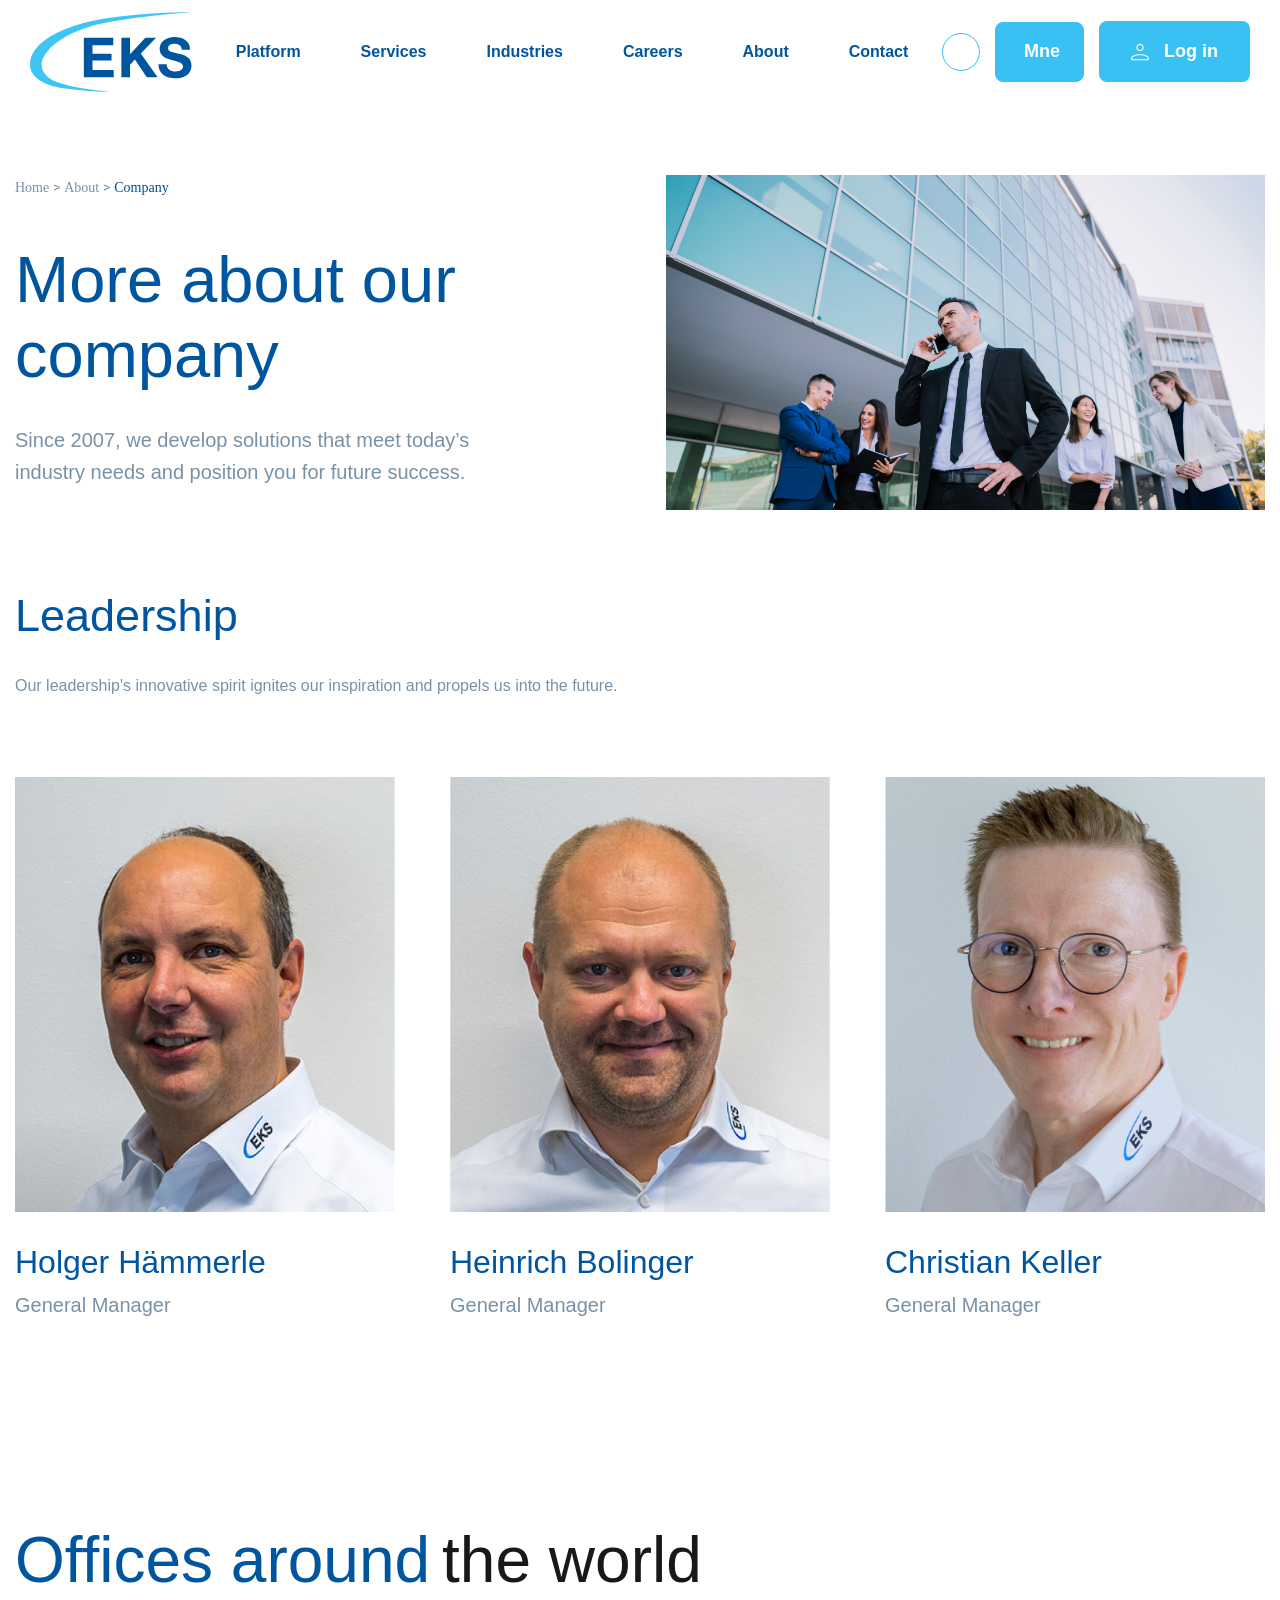
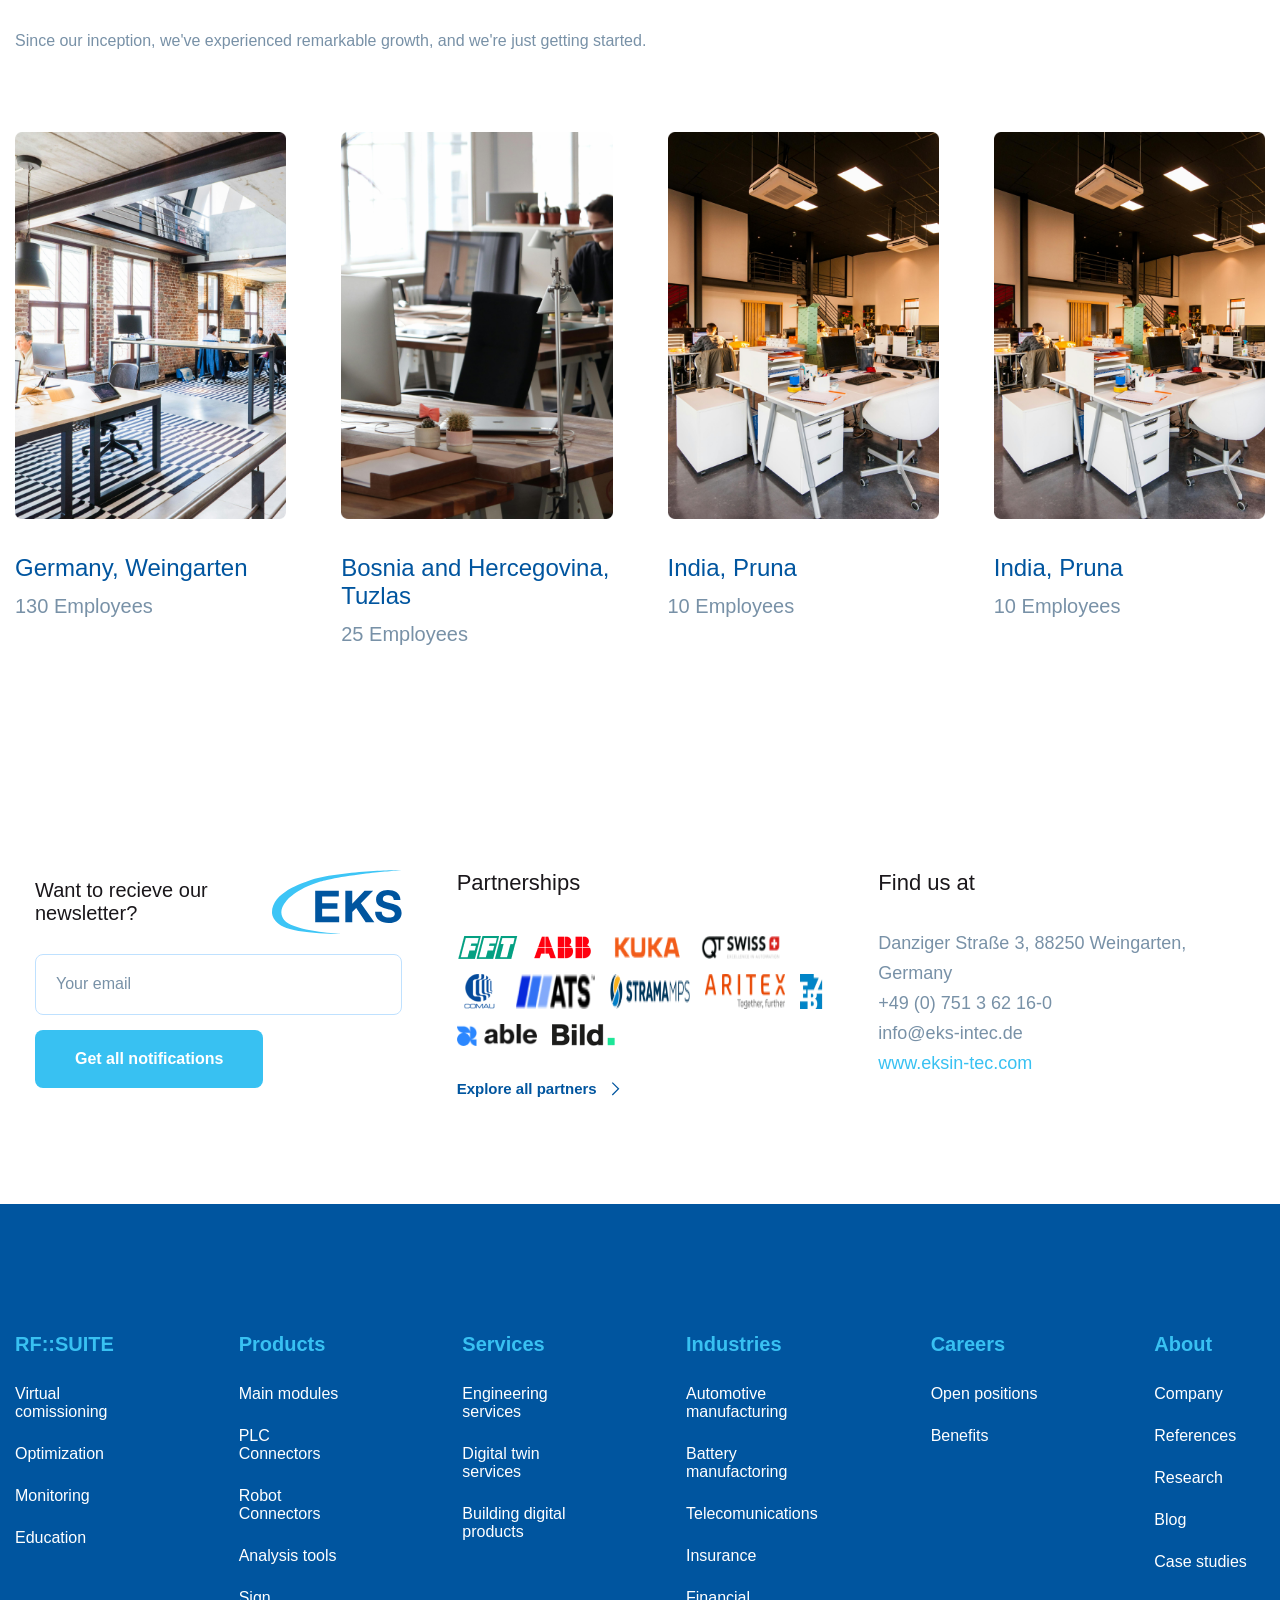
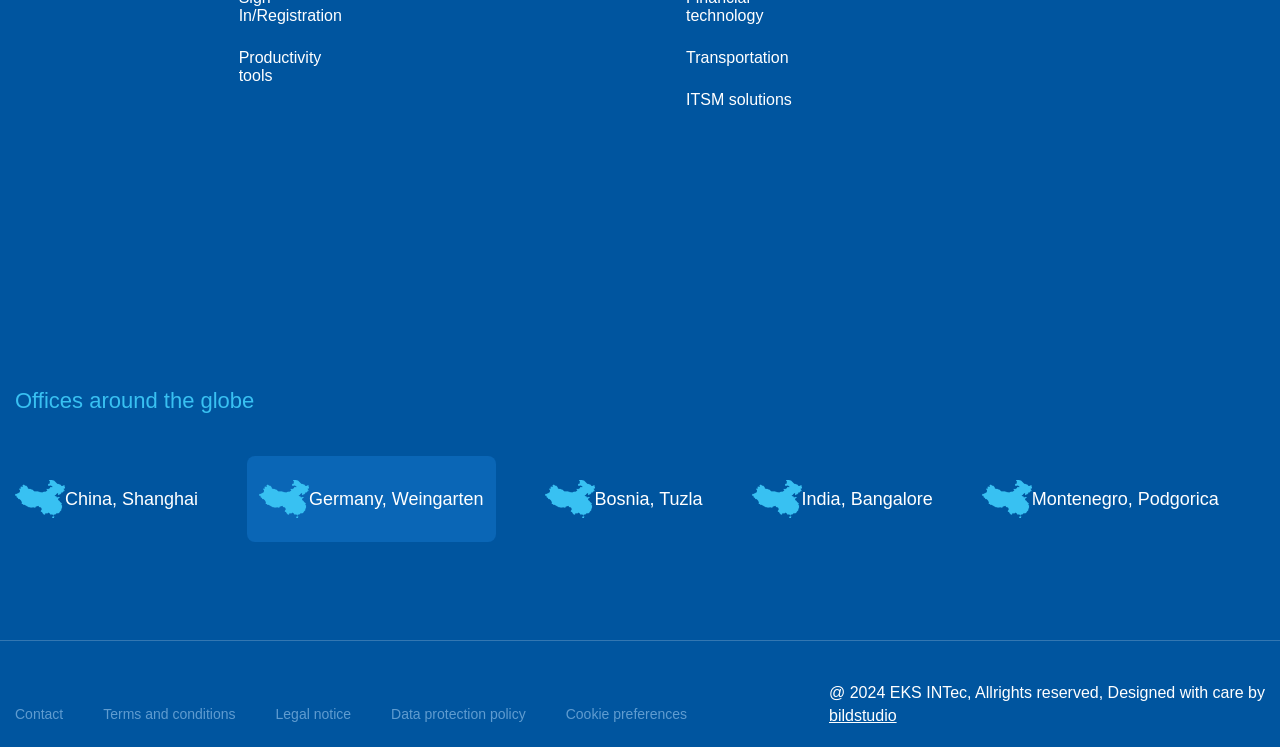
==== index.html @ 5fcf0b29 "first commit" ====
<!DOCTYPE html>
<html lang="en">
  <head>
    <meta charset="UTF-8" />
    <meta name="viewport" content="width=device-width, initial-scale=1.0" />
    <title>Travel</title>

    <!-- fav icon -->
    <link rel="shortcut" href="./favicon.svg" type="image/svg+xml" />
    <!-- google font -->
    <link rel="preconnect" href="https://fonts.googleapis.com" />
    <link rel="preconnect" href="https://fonts.gstatic.com" crossorigin />
    <link
      href="https://fonts.googleapis.com/css2?family=Poppins:wght@400;500;600;700&display=swap"
      rel="stylesheet"
    />
    <!-- custom css  -->
    <link rel="stylesheet" href="./assets/css/style.css" />
    <link rel="stylesheet" href="./assets/css/responsive.css" />
  </head>
  <body>
    <!-- #HEADER -->
    <header class="header" data-header>
      <div class="container">
        <a href="#" class="logo">
          <img
            src="./assets/images/logo/logo.svg"
            width="162"
            height="50"
            alt="EKS logo"
          />
        </a>

        <nav class="navbar" data-navbar>
          <div class="wrapper">
            <a href="#" class="logo">
              <img
                src="./assets/images/logo/logo.svg"
                width="162"
                height="50"
                alt="EKS logo"
              />
            </a>

            <button
              class="nav-close-btn"
              aria-label="close menu"
              data-nav-toggler
            >
              <ion-icon name="close-outline" aria-hidden="true"></ion-icon>
            </button>
          </div>

          <ul class="navbar-list">
            <li class="navbar-item">
              <a href="#home" class="navbar-link" data-nav-link>Platform</a>
            </li>

            <li class="navbar-item">
              <a href="#about" class="navbar-link" data-nav-link>Services</a>
            </li>

            <li class="navbar-item">
              <a href="#leaderships" class="navbar-link" data-nav-link
                >Industries</a
              >
            </li>

            <li class="navbar-item">
              <a href="#blog" class="navbar-link" data-nav-link>Careers</a>
            </li>

            <li class="navbar-item">
              <a href="#" class="navbar-link" data-nav-link>About</a>
            </li>
            <li class="navbar-item">
              <a href="#" class="navbar-link" data-nav-link>Contact</a>
            </li>
          </ul>
        </nav>

        <div class="header-actions">
          <button
            class="header-action-btn search-btn"
            aria-label="toggle search"
            title="Search"
          >
            <ion-icon name="search-outline" aria-hidden="true"></ion-icon>
          </button>

          <!-- <div>
            <a href="#" class="btnn">
              <img src="./assets/images/icon/lan-Icon.svg" alt="" />
            </a>
          </div> -->

          <a href="#" class="btn-1">
            <img src="./assets/images/icon/lan-Icon.svg" alt="" />
            <span class="span">Mne</span>

            <!-- <ion-icon name="person-outline" aria-hidden="true"></ion-icon> -->
          </a>
          <a href="#" class="btn-2">
            <img src="./assets/images/icon/Person-Icon.svg" alt="" />
            <span class="span">Log in</span>

            <!-- <ion-icon name="person-outline" aria-hidden="true"></ion-icon> -->
          </a>

          <button
            class="header-action-btn"
            aria-label="open menu"
            data-nav-toggler
          >
            <ion-icon name="menu-outline" aria-hidden="true"></ion-icon>
          </button>
        </div>

        <div class="overlay" data-nav-toggler data-overlay></div>
      </div>
    </header>

    <main>
      <article>
        <!-- 
        - #HERO
      -->

        <section class="section hero has-bg-image" id="home" aria-label="home">
          <div class="container">
            <div class="hero-content">
              <div class="top-route">
                <a href="#">Home</a>
                <img src="./assets/images/icon/route.png" alt="" />

                <a href="#">About</a>
                <img src="./assets/images/icon/route.png" alt="" />

                <a href="#">Company</a>
              </div>

              <h1 class="section-title">
                More about our <br />
                company
              </h1>

              <p class="hero-text">
                Since 2007, we develop solutions that meet today’s <br />
                industry needs and position you for future success.
              </p>
            </div>

            <figure class="hero-banner">
              <div>
                <img
                  src="./assets/images/home/home-img.png"
                  alt="hero banner"
                  class="img-cover"
                />
              </div>
            </figure>
          </div>
        </section>

        <!-- 
        - #Leadership
      -->

        <section
          class="section leadership"
          id="leaderships"
          aria-label="leadership"
        >
          <div class="container">
            <h2 class="h2 section-title">Leadership</h2>
            <p class="section-subtitle">
              Our leadership's innovative spirit ignites our inspiration and
              propels us into the future.
            </p>

            <ul class="grid-list">
              <li>
                <div class="leadership-card">
                  <figure
                    class="card-banner img-holder"
                    style="--width: 370; --height: 220"
                  >
                    <img
                      src="./assets/images/leadership/person1-img.jpg"
                      width="370"
                      height="220"
                      loading="lazy"
                      alt="Holger Hämmerle"
                      class="img-cover"
                    />
                  </figure>
                  <div class="card-content">
                    <h3 class="h3">
                      <a href="#" class="card-title">Holger Hämmerle</a>
                    </h3>
                    <p class="card-des">General Manager</p>
                  </div>
                </div>
              </li>

              <li>
                <div class="leadership-card">
                  <figure
                    class="card-banner img-holder"
                    style="--width: 370; --height: 220"
                  >
                    <img
                      src="./assets/images/leadership/person2-img.jpg"
                      width="370"
                      height="220"
                      loading="lazy"
                      alt="Heinrich Bolinger"
                      class="img-cover"
                    />
                  </figure>
                  <div class="card-content">
                    <h3 class="h3">
                      <a href="#" class="card-title">Heinrich Bolinger</a>
                    </h3>
                    <p class="card-des">General Manager</p>
                  </div>
                </div>
              </li>

              <li>
                <div class="leadership-card">
                  <figure
                    class="card-banner img-holder"
                    style="--width: 370; --height: 220"
                  >
                    <img
                      src="./assets/images/leadership/person3-img.jpg"
                      width="370"
                      height="220"
                      loading="lazy"
                      alt="Christian Keller"
                      class="img-cover"
                    />
                  </figure>
                  <div class="card-content">
                    <h3 class="h3">
                      <a href="#" class="card-title">Christian Keller</a>
                    </h3>
                    <p class="card-des">General Manager</p>
                  </div>
                </div>
              </li>
            </ul>
          </div>
        </section>

        <!-- 
        - #Leadership
      -->

        <section class="section office" id="offices" aria-label="office">
          <div class="container">
            <h2 class="h2 section-title">
              Offices around <span>the world</span>
            </h2>
            <p class="section-subtitle">
              Since our inception, we've experienced remarkable growth, and
              we're just getting started.
            </p>

            <ul class="grid-list">
              <li>
                <div class="office-card">
                  <figure
                    class="card-banner img-holder"
                    style="--width: 370; --height: 220"
                  >
                    <img
                      src="./assets/images/offices/office1-img.png"
                      width="370"
                      height="220"
                      loading="lazy"
                      alt="Build Responsive Real- World Websites with HTML and CSS"
                      class="img-cover"
                    />
                  </figure>

                  <div class="card-content">
                    <h3 class="h3">
                      <a href="#" class="card-title">Germany, Weingarten </a>
                    </h3>
                    <p class="card-des">130 Employees</p>
                  </div>
                </div>
              </li>

              <li>
                <div class="office-card">
                  <figure
                    class="card-banner img-holder"
                    style="--width: 370; --height: 220"
                  >
                    <img
                      src="./assets/images/offices/office2-img.png"
                      width="370"
                      height="220"
                      loading="lazy"
                      alt="Build Responsive Real- World Websites with HTML and CSS"
                      class="img-cover"
                    />
                  </figure>

                  <div class="card-content">
                    <h3 class="h3">
                      <a href="#" class="card-title">
                        Bosnia and Hercegovina, Tuzlas
                      </a>
                    </h3>
                    <p class="card-des">25 Employees</p>
                  </div>
                </div>
              </li>

              <li>
                <div class="office-card">
                  <figure
                    class="card-banner img-holder"
                    style="--width: 370; --height: 220"
                  >
                    <img
                      src="./assets/images/offices/office3-img.png"
                      width="370"
                      height="220"
                      loading="lazy"
                      alt="Build Responsive Real- World Websites with HTML and CSS"
                      class="img-cover"
                    />
                  </figure>

                  <div class="card-content">
                    <h3 class="h3">
                      <a href="#" class="card-title"> India, Pruna </a>
                    </h3>
                    <p class="card-des">10 Employees</p>
                  </div>
                </div>
              </li>

              <li>
                <div class="office-card">
                  <figure
                    class="card-banner img-holder"
                    style="--width: 370; --height: 220"
                  >
                    <img
                      src="./assets/images/offices/office3-img.png"
                      width="370"
                      height="220"
                      loading="lazy"
                      alt="Build Responsive Real- World Websites with HTML and CSS"
                      class="img-cover"
                    />
                  </figure>

                  <div class="card-content">
                    <h3 class="h3">
                      <a href="#" class="card-title"> India, Pruna </a>
                    </h3>
                    <p class="card-des">10 Employees</p>
                  </div>
                </div>
              </li>
            </ul>
          </div>
        </section>

        <!-- news -->
        <section class="section news">
          <div class="container">
            <hr class="styled-hr" />

            <div class="input">
              <div class="top-text">
                <h2>Want to recieve our newsletter?</h2>
                <img src="./assets/images/logo/logo.svg" alt="" />
              </div>
              <input
                type="email"
                name="email"
                id="email"
                placeholder="Your email"
                required
              />

              <button>Get all notifications</button>
            </div>
            <hr class="styled-hr" />

            <div class="partner">
              <h2>Partnerships</h2>

              <div class="partner-img">
                <img
                  src="./assets/images/partnerships/Firmen-Logo1.png"
                  alt=""
                />
                <img src="./assets/images/partnerships/ABB-logo-2.png" alt="" />
                <img
                  src="./assets/images/partnerships/KUKA-Logo-3.png"
                  alt=""
                />
                <img
                  class=""
                  src="./assets/images/partnerships/logo-4.png"
                  alt=""
                />
                <img
                  class=""
                  src="./assets/images/partnerships/logo-5.png"
                  alt=""
                />
                <img
                  class=""
                  src="./assets/images/partnerships/logo-6.png"
                  alt=""
                />
                <img
                  class=""
                  src="./assets/images/partnerships/logo-7.png"
                  alt=""
                />
                <img
                  class=""
                  src="./assets/images/partnerships/logo-8.png"
                  alt=""
                />
                <img
                  class=""
                  src="./assets/images/partnerships/logo-9.png"
                  alt=""
                />
                <img
                  class=""
                  src="./assets/images/partnerships/logo-10.png"
                  alt=""
                />
                <img
                  class=""
                  src="./assets/images/partnerships/logo-11.png"
                  alt=""
                />
              </div>

              <button>
                Explore all partners
                <img src="./assets/images/icon/Arrow-Icon.svg" alt="" />
              </button>
            </div>
            <hr class="styled-hr" />

            <div class="find">
              <h2>Find us at</h2>

              <div class="details">
                <a href="#"> Danziger Straße 3, 88250 Weingarten, Germany </a>
                <a href="#"> +49 (0) 751 3 62 16-0 </a>
                <a href="#">info@eks-intec.de</a>
                <a href="#"> www.eksin-tec.com </a>
              </div>
            </div>
          </div>
        </section>
      </article>
    </main>

    <!-- 
    - #FOOTER
  -->

    <footer class="footer">
      <div class="footer-top section">
        <div class="container">
          <div class="footer-grid">
            <ul class="footer-list">
              <li><p class="footer-list-title">RF::SUITE</p></li>
              <li><a href="#" class="footer-link">Virtual comissioning</a></li>
              <li><a href="#" class="footer-link">Optimization</a></li>
              <li><a href="#" class="footer-link">Monitoring</a></li>
              <li><a href="#" class="footer-link">Education</a></li>
            </ul>

            <ul class="footer-list">
              <li><p class="footer-list-title">Products</p></li>
              <li><a href="#" class="footer-link">Main modules</a></li>
              <li><a href="#" class="footer-link">PLC Connectors</a></li>
              <li><a href="#" class="footer-link">Robot Connectors</a></li>
              <li><a href="#" class="footer-link">Analysis tools</a></li>
              <li><a href="#" class="footer-link">Sign In/Registration</a></li>
              <li><a href="#" class="footer-link">Productivity tools</a></li>
            </ul>
            <ul class="footer-list">
              <li><p class="footer-list-title">Services</p></li>
              <li><a href="#" class="footer-link">Engineering services </a></li>
              <li><a href="#" class="footer-link">Digital twin services</a></li>
              <li>
                <a href="#" class="footer-link">Building digital products</a>
              </li>
            </ul>

            <ul class="footer-list">
              <li><p class="footer-list-title">Industries</p></li>
              <li>
                <a href="#" class="footer-link">Automotive manufacturing</a>
              </li>
              <li><a href="#" class="footer-link">Battery manufactoring</a></li>
              <li><a href="#" class="footer-link">Telecomunications</a></li>
              <li><a href="#" class="footer-link">Insurance</a></li>
              <li><a href="#" class="footer-link">Financial technology</a></li>
              <li><a href="#" class="footer-link">Transportation</a></li>
              <li><a href="#" class="footer-link">ITSM solutions</a></li>
            </ul>

            <ul class="footer-list">
              <li><p class="footer-list-title">Careers</p></li>
              <li><a href="#" class="footer-link">Open positions</a></li>
              <li><a href="#" class="footer-link">Benefits</a></li>
            </ul>

            <ul class="footer-list">
              <li><p class="footer-list-title">About</p></li>
              <li><a href="#" class="footer-link">Company</a></li>
              <li><a href="#" class="footer-link">References</a></li>
              <li><a href="#" class="footer-link">Research</a></li>
              <li><a href="#" class="footer-link">Blog</a></li>
              <li><a href="#" class="footer-link">Case studies</a></li>
            </ul>
          </div>
        </div>
      </div>

      <div class="footer-middle">
        <div class="container">
          <h2>Offices around the globe</h2>

          <div class="middle-content">
            <div class="card">
              <img src="./assets/images/glob/kina1.png" alt="" />
              <h2>China, Shanghai</h2>
            </div>
            <div class="card">
              <img src="./assets/images/glob/kina1.png" alt="" />
              <h2>Germany, Weingarten</h2>
            </div>
            <div class="card">
              <img src="./assets/images/glob/kina1.png" alt="" />
              <h2>Bosnia, Tuzla</h2>
            </div>

            <div class="card">
              <img src="./assets/images/glob/kina1.png" alt="" />
              <h2>India, Bangalore</h2>
            </div>
            <div class="card">
              <img src="./assets/images/glob/kina1.png" alt="" />
              <h2>Montenegro, Podgorica</h2>
            </div>
          </div>
        </div>
      </div>

      <div class="divider"></div>
      <div class="footer-bottom">
        <div class="container">
          <ul>
            <li><a href="#">Contact</a></li>
            <li><a href="#">Terms and conditions</a></li>
            <li><a href="#">Legal notice</a></li>
            <li><a href="#">Data protection policy</a></li>
            <li><a href="#">Cookie preferences</a></li>
          </ul>

          <p class="copyright">
            @ 2024 EKS INTec, Allrights reserved, Designed with care by

            <a class="copyright-link" href="#">bildstudio</a>
          </p>
        </div>
      </div>
    </footer>

    <!-- custom js -->
    <script src="./assets/js/script.js"></script>

    <!-- 
    - ionicon link
  -->
    <script
      type="module"
      src="https://unpkg.com/ionicons@5.5.2/dist/ionicons/ionicons.esm.js"
    ></script>
    <script
      nomodule
      src="https://unpkg.com/ionicons@5.5.2/dist/ionicons/ionicons.js"
    ></script>
  </body>
</html>
---- assets/css/style.css ----
/*-----------------------------------*\
  #style.css
\*-----------------------------------*/

/*-----------------------------------*\
  #CUSTOM PROPERTY
\*-----------------------------------*/
@font-face {
  font-family: "SuisseIntl";
  src: url("../fonts/suisse-intl-regular.woff2") format("woff2"),
    url("../fonts/suisse-intl-regular.woff") format("woff");
  font-weight: 400; /* Regular weight */
  font-style: normal;
}

@font-face {
  font-family: "SuisseIntl";
  src: url("../fonts/suisse-intl-bold.woff2") format("woff2"),
    url("../fonts/suisse-intl-bold.woff") format("woff");
  font-weight: 700; /* Bold weight */
  font-style: normal;
}

@font-face {
  font-family: "SuisseIntl";
  src: url("../fonts/suisse-intl-italic.woff2") format("woff2"),
    url("../fonts/suisse-intl-italic.woff") format("woff");
  font-weight: 400;
  font-style: italic; /* Italic style */
}

:root {
  /**
   * COLORS
   */

  /* backgroud colors */
  --platinum: hsl(0, 0%, 90%);



  /* font size */
  --fontSize-1: 4.2rem;
  --fontSize-2: 3.6rem;
  --fontSize-3: 2.5rem;
  --fontSize-4: 2.4rem;
  --fontSize-5: 2rem;
  --fontSize-6: 1.6rem;
  --fontSize-7: 1.5rem;


  /**
   * SPACING
   */

  --section-spacing: 80px;


  /**
   * TRANSITION
   */

  --transition-1: 250ms ease;
  --transition-2: 500ms ease;
  --cubic-out: cubic-bezier(0.05, 0.83, 0.52, 0.97);
}

/*-----------------------------------*\
  #RESET
\*-----------------------------------*/
*,
*::before,
*::after {
  margin: 0;
  padding: 0;
  box-sizing: border-box;
}

li {
  list-style: none;
}

a,
img,
span,
data,
input,
button,
ion-icon {
  display: block;
}

a {
  color: inherit;
  text-decoration: none;
}

img {
  height: auto;
}

input,
button {
  background: none;
  border: none;
  font: inherit;
}

input {
  width: 100%;
  outline: none;
}

button {
  cursor: pointer;
}

html {
  font-size: 10px;
  scroll-behavior: smooth;
}

body {
  background-color: var(--bg-lavender-blush);
  font-family: "SuisseIntl", Arial, sans-serif;
  color: var(--text-granite-gray);
  font-size: var(--fontSize-6);
  line-height: 1.8;
}

/*-----------------------------------*\
  #REUSED STYLE
\*-----------------------------------*/
.container {
  padding-inline: 15px;
}

.section {
  padding-block-end: var(--section-spacing);
}

.img-cover {
  width: 100%;
  height: 100%;
  object-fit: cover;
}

.grid-list {
  display: grid;
}

  .divider {
        margin: auto;
        margin-top: 98px;
        margin-bottom: 40px;
        width: 100%;
        border-top: 1px solid rgba(255, 255, 255, 0.20);
;
      }

      .styled-hr {
  border: none; 
  height: 1px;

background-color: #BFE1FF;

}
/*-----------------------------------*\
  #HEADER
\*-----------------------------------*/

.header .btn {
  display: none;
}

.header {
  position: absolute;
  top: 0;
  left: 0;
  width: 100%;
  background-color: var(--white);
  padding-block: 12px;
  z-index: 4;
}

.header.active {
  position: fixed;
  box-shadow: var(--shadow-1);
  background-color: #ffffff;
}

.header .container,
.header-actions,
.navbar .wrapper {
  display: flex;
  justify-content: space-between;
  align-items: center;
  gap: 15px;
}

.header-action-btn,
.nav-close-btn {
  position: relative;
  color: var(--eerie-black-1);
  font-size: 24px;
  transition: var(--transition-1);
}

.header-action-btn:is(:hover, :focus) {
  color: var(--kappel);
}

.header-action-btn .btn-badge {
  position: absolute;
  top: -10px;
  right: -10px;
  background-color: var(--kappel);
  color: var(--white);
  font-family: var(--ff-league_spartan);
  font-size: var(--fs-6);
  min-width: 20px;
  height: 20px;
  border-radius: var(--radius-circle);
}

.navbar {
  position: fixed;
  top: 0;
  left: -320px;
  background-color: var(--white);
  width: 100%;
  max-width: 320px;
  height: 100%;
  z-index: 2;
  transition: 0.25s var(--cubic-in);
  background-color: #ffffff;
}

.navbar.active {
  transform: translateX(320px);
  transition: 0.5s var(--cubic-out);
}

.navbar .wrapper {
  padding: 15px 20px;
  border-block-end: 1px solid var(--platinum);
}

.nav-close-btn {
  background-color: var(--white);
  box-shadow: var(--shadow-2);
  padding: 8px;
  border-radius: var(--radius-circle);
}

.nav-close-btn:is(:hover, :focus) {
  background-color: var(--kappel);
  color: var(--white);
}

.navbar-list {
  padding: 15px 20px;
}

.navbar-item:not(:last-child) {
  border-block-end: 1px solid var(--platinum);
}

.navbar-link {
  padding-block: 10px;
  padding-left: 10px;
  color: var(--eks-blue-10000559-f, #00559f);
  font-size: 1.6rem;
  font-style: normal;
  font-weight: 600;
  line-height: normal;
}

.navbar-link:is(:hover, :focus) {
  color: var(--kappel);
}

.overlay {
  position: fixed;
  inset: 0;
  background-color: hsla(0, 0%, 0%, 0.8);
  pointer-events: none;
  opacity: 0;
  z-index: 1;
  transition: var(--transition-1);
}

.overlay.active {
  opacity: 1;
  pointer-events: all;
}

.header .btn-1 {
  display: none;
}
.header .btn-2 {
  display: none;
}


/*-----------------------------------*\
  #HERO
\*-----------------------------------*/


.hero {
  padding-block-start: 175px;
}

.hero .container {
  display: grid;
  gap: 20px;
}

.hero-content .section-title {
  font-size: var(--fontSize-1);
  color: #00559f;
  font-style: normal;
  font-weight: 300;
  line-height: normal;
  text-align: center;
}

.hero-content .hero-text {
 color: #7891A7;
font-size: 2rem;
font-style: normal;
font-weight: 400;
line-height: 32px; 
  text-align: center;
  margin-block: 16px 20px;
}

.hero-content .top-route{
  display: flex;
  align-items: center;
  gap: 4px;
  margin-bottom: 44px;
}
.hero-content .top-route a{
  color: var(--Other-Additional-text, #7891A7);
font-family: Roboto;
font-size: 14px;
font-style: normal;
font-weight: 400;
line-height: 20px;
}

.hero-content .top-route a:last-child{
  color: var(--eks-blue-50004-d-90, #004D90);
font-family: Roboto;
font-size: 14px;
font-style: normal;
font-weight: 400;
line-height: 20px;
}
.hero-banner {
  display: grid;
  gap: 15px;
}

/*-----------------------------------*\
  #leadership
\*-----------------------------------*/



.leadership .section-title {
  color: #00559f;
  font-size: 4.5rem;
  font-style: normal;
  font-weight: 300;
  line-height: normal;
}

.leadership .section-subtitle {
  color: #7891a7;
  font-size: 1.6rem;
  font-style: normal;
  font-weight: 400;
  line-height: 23px;
  margin-top: 32px;
}

.leadership .grid-list {
  margin-top: 50px;
  gap: 50px;
}

.leadership-card .card-title {
  color: var(--eks-blue-10000559-f, #00559f);
  text-align: center;
  font-size: 3.2rem;
  font-style: normal;
  font-weight: 300;
  line-height: normal;
  display: -webkit-box;
  -webkit-box-orient: vertical;
  overflow: hidden;
  margin-block: 40px 8px;
}
.leadership-card .card-des {
  color: var(--Other-Additional-text, #7891a7);
  text-align: center;
  font-size: 2rem;
  font-style: normal;
  font-weight: 400;
  line-height: 32px;
}

.leadership-card img {
  width: 220px;
  height: 250px;
  margin: auto;
  border-radius: 100%;
  align-self: stretch;
}
.leadership-card .card-title:is(:hover, :focus) {
  color: var(--kappel);
}

.office {
  padding-block-start: 122px;
}
.office .section-title {
  display: flex;
  align-content: center;
  flex-wrap: wrap;
  gap: 12px;
  color: #00559f;
  font-size: 4.5rem;
  font-style: normal;
  font-weight: 300;
  line-height: normal;
}

.office .section-title span{
  color: var(--Other-Black, #1A171B);

}

.office .section-subtitle {
  color: #7891a7;
  font-size: 1.6rem;
  font-style: normal;
  font-weight: 400;
  line-height: 23px;
  margin-top: 32px;
}

.office .grid-list {
  margin-top: 50px;
  gap: 50px;
}

.office-card .card-title {
  color: var(--eks-blue-10000559-f, #00559f);
  text-align: center;
  font-size: 2.4rem;
  font-style: normal;
  font-weight: 300;
  line-height: normal;
  display: -webkit-box;
  -webkit-box-orient: vertical;
  overflow: hidden;
  margin-block: 32px 8px;
}
.office-card .card-des {
  color: var(--Other-Additional-text, #7891a7);
  text-align: center;
  font-size: 2rem;
  font-style: normal;
  font-weight: 400;
  line-height: 32px;
}

.office-card .card-title:is(:hover, :focus) {
  color: var(--kappel);
}

/* nnn */

.news {
  padding-block-start: 120px;
}

.news .container {
  display: grid;
  gap: 30px; 
}

.news .container .input,
.news .container .partner,
.news .container .find {
  padding: 20px;
  border-radius: 8px;
}


/* Input Section */
.news .container .input .top-text {
  display: flex;
  align-items: center;
  justify-content: space-between;
  margin-bottom: 20px;
}

.news .container .input .top-text h2 {
  margin: 0;
  color: var(--Other-Black, #1a171b);

  font-size: 2.2;
  font-style: normal;
  font-weight: 400;
  line-height: normal;
}

.news .container .input input {
  width: 100%;
  border-radius: 8px;
  border: 1px solid #bfe1ff;
  padding: 15px 20px;
  margin-bottom: 15px;
  font-size: 1.6rem;
}

.news .container .input input::placeholder {
  color: #7891a7;
}

.news .container .input button {
  border-radius: 8px;
  background-color: #38c1f2;
  color: #fff;
  padding: 15px 30px;
  font-size: 1.6rem;
  font-weight: 600;
  cursor: pointer;
  border: none;
}

/* Partner Section */
.news .container .partner h2 {
  color: var(--Other-Black, #1a171b);
  font-size: 2.2rem;
  font-style: normal;
  font-weight: 400;
  line-height: normal;
}

.news .container .partner .partner-img {
  margin-top: 40px;
  display: flex;
  flex-wrap: wrap;
  gap: 15px; /* Adds spacing between images */
}

.news .container .partner .partner-img img {
  max-width: 80px; /* Adjust image size */
  height: auto;
}

.news .container .partner button {
  display: flex;
  align-items: center;
  gap: 4px;
  margin-top: 28px;
  color: var(--eks-blue-10000559-f, #00559f);
  font-size: 1.5rem;
  font-style: normal;
  font-weight: 600;
  line-height: normal;
}

/* Find Section */
.news .container .find h2 {
  color: var(--Other-Black, #1a171b);
  font-size: 2.2rem;
  font-style: normal;
  font-weight: 400;
  line-height: normal;
}

.news .container .find .details {
  margin-top: 32px;
}

.news .container .find a {
  display: block;
  color: var(--Other-Additional-text, #7891a7);
  font-size: 1.8rem;
  font-style: normal;
  font-weight: 400;
  line-height: 30px;
}

.news .container .find a:last-child {
  color: var(--light-blue-10038-c-1-f-2, #38c1f2);

  font-size: 1.8prem;
  font-style: normal;
  font-weight: 400;
  line-height: 30px;
}
/*-----------------------------------*\
  #FOOTER
\*-----------------------------------*/

.footer {
  padding-block-start: 129px;

  background: var(--eks-blue-10000559-f, #00559f);
  margin: 0 auto;
}

.footer-grid {
  display: grid;
  gap: 69px; 
}


.footer-grid {
  grid-template-columns: 1fr;
}
.footer-link {
  transition: var(--transition-1);
  color: #fff;

  font-size: 1.4rem;
  font-style: normal;
  font-weight: 400;
  line-height: normal;
}

.footer-link:is(:hover, :focus) {
  color: var(--kappel);
}

.footer-list-title {
  color: var(--light-blue-10038-c-1-f-2, #38c1f2);

  font-size: 2rem;

  font-weight: 600;
  line-height: normal;
  margin-block-end: 17px;
}

.footer-list .footer-link {
  padding-block: 12px;
  color: var(--Other-White, #fff);
  font-size: 16px;
  font-style: normal;
  font-weight: 400;
  line-height: normal;
}

.footer-middle{
  margin-top: 187px;
}

.footer-middle h2 {
  color: #38c1f2;
  font-size: 2.2rem;
  font-style: normal;
  font-weight: 400;
  line-height: normal;
}
.footer-middle .container {
  flex-wrap: wrap;
  display: flex;
  gap: 42.5px;
}

.footer .middle-content {
  flex-wrap: wrap;
  display: flex;
  align-items: center;
  gap: 49px;
}

.footer-middle .middle-content .card {
  display: flex;
  flex-wrap: wrap;
  align-items: center;
  /* gap: 13px; */
}
.middle-content .card:nth-child(2){
padding: 24px 12px;
  border-radius: 8px;
background: #0A66B6;
}

.footer-middle .middle-content .card h2 {
  color: #fff;
  font-size: 1.8rem;
  font-style: normal;
  font-weight: 400;
  line-height: normal;
}

.footer .footer-bottom .container {
  display: flex;
  justify-content: space-between;
  align-items: center;
flex-wrap: wrap;
gap: 60px;
}

.footer .footer-bottom .container ul {
  display: flex;
  align-content: center;
  flex-wrap: wrap;
  gap: 40px;
}

.footer .footer-bottom .container ul li{
  color: #5F9CD0;
font-size: 1.4rem;
font-style: normal;
font-weight: 400;
line-height: normal;
}

.footer .footer-bottom .container .copyright {

  color: #FFF;
margin-bottom: 20px;
font-size: 16px;
font-style: normal;
font-weight: 400;
line-height: 23px; /* 143.75% */
}

.footer .footer-bottom .container .copyright .copyright-link {
  color: #FFF;
  text-decoration: underline;
font-size: 16px;
font-style: normal;
font-weight: 400;
line-height: 23px; /* 143.75% */
}
---- assets/css/responsive.css ----
/*-----------------------------------*\
  #MEDIA QUERIES
\*-----------------------------------*/

/**
 * responsive for large than 575px screen
 */

@media (min-width: 575px) {
  /**
   * REUSED STYLE
   */

  .container {
    max-width: 520px;
    width: 100%;
    margin-inline: auto;
  }

  /* .grid-list { grid-template-columns: 1fr 1fr; } */

  :is(.leadership, .office) .grid-list {
    grid-template-columns: 1fr;
  }

  /**
   * HEADER
   */

  .header .container {
    max-width: unset;
  }

  /**
   * ll
   */

         .styled-hr {
display: none;

}

  .leadership .grid-list {
    margin-top: 80px;
    gap: 30px;
  }

  .leadership-card .card-title {
    margin-block: 32px 8px;
  }

  .leadership-card img {
    width: 220px;
    height: 250px;
    margin: auto;
  }

  /* off */
  .office .grid-list {
    margin-top: 80px;
    gap: 30px;
  }

  .office-card .card-title {
    margin-block: 32px 8px;
  }

  /**
   * FOOTER
   */

  .footer-grid {
    grid-template-columns: repeat(2, 1fr);
  }
}

/**
 * responsive for large than 768px screen
 */

@media (min-width: 768px) {
  /**
   * CUSTOM PROPERTY
   */

  :root {
    /**
     * typography
     */

    --fs-1: 4.6rem;
    --fs-2: 3.8rem;
  }

  /**
   * REUSED STYLE
   */

  .container {
    max-width: 720px;
  }

  .btn {
    padding: 15px 30px;
  }

  :is(.leadership, .office) .grid-list {
    grid-template-columns: 1fr 1fr;
  }

  /**
   * HEADER
   */

  .header .container {
    padding-inline: 30px;
  }

  .header .search-btn {
    display: flex;
    padding: 18px;
    align-items: center;
    gap: 10px;
    border-radius: 100px;
    border: 1px solid var(--light-blue-10038-c-1-f-2, #38c1f2);
  }
  .header .btn-1 {
    display: flex;
    height: 60px;
    padding: 18px 23px 18px 18px;
    align-items: center;
    gap: 10px;
    /* margin-inline: 20px; */
    background: var(--light-blue-10038-c-1-f-2, #38c1f2);

    border-radius: 8px;
    border: 1px solid var(--light-blue-10038-c-1-f-2, #38c1f2);
  }

  .header .btn-1 span {
    color: var(--Other-White, #fff);

    text-align: right;
    font-size: 1.8rem;
    font-style: normal;
    font-weight: 600;
    line-height: normal;
  }

  .header .btn-2 {
    display: flex;
    padding: 15px 32px 15px 26px;
    align-items: center;
    gap: 9px;
    border-radius: 8px;
    background: var(--light-blue-10038-c-1-f-2, #38c1f2);
  }

  .header .btn-2 span {
    color: var(--Other-White, #fff);
    text-align: right;
    font-size: 1.8rem;
    font-style: normal;
    font-weight: 600;
    line-height: normal;
  }

  /**
   * HERO
   */
  .hero {
    padding-block-start: 175px;
  }

  /* ll */
  .leadership .grid-list {
    margin-top: 80px;
    gap: 55px;
  }

  .leadership-card .card-title {
    margin-block: 32px 8px;
  }

  .leadership-card .card-title {
    text-align: start;
  }
  .leadership-card .card-des {
    text-align: start;
  }

  .leadership-card img {
    border-radius: 0;
    width: 100%;
    height: auto;
    object-fit: cover;
  }

  /* off */


  .office .grid-list {
    margin-top: 80px;
    gap: 55px;
  }

  .office .section-title {
  color: #00559f;
  font-size: 6.4rem;
  font-style: normal;
  font-weight: 300;
  line-height: normal;
}

  .office-card .card-title {
    margin-block: 35px 8px;
  }

  .office-card .card-title {
    text-align: start;
  }
  .office-card .card-des {
    text-align: start;
  }



  /**
   * FOOTER
   */
   .footer-grid {
  display: grid;
  gap: 116px; /* Add space between columns */
}

  .footer-grid {
    grid-template-columns: repeat(3, 1fr);
  }
}

/**
 * responsive for large than 992px screen
 */

@media (min-width: 992px) {
  /**
   * CUSTOM PROPERTY
   */

  :root {
    /**
     * typography
     */

    --fs-1: 9rem;
    --fs-2: 4.5rem;
  }

  /**
   * REUSED STYLE
   */

  .container {
    max-width: 960px;
  }

  .grid-list {
    grid-template-columns: repeat(4, 1fr);
  }

  :is(.leadership, .office) .grid-list {
    grid-template-columns: repeat(3, 1fr);
  }

  :is(.office) .grid-list {
    grid-template-columns: repeat(4, 1fr);
  }

  /* header */
  .navbar-link {
    color: var(--eks-blue-10000559-f, #00559f);
  }

  /**
   * HERO
   */

  .hero .container {
    grid-template-columns: 1fr 1fr;
    align-items: center;
  }

  .hero-content .section-title {
    font-size: var(--fs-1);
    text-align: start;
  }

  .hero-content .hero-text {
    text-align: start;
    margin-block: 32px 20px;
  }

  /**
   * FOOTER
   */
  .footer-grid {
    grid-template-columns: repeat(4, 1fr);
  }
  
}

/**
 * responsive for large than 1200px screen
 */

@media (min-width: 1200px) {
  /**
   * CUSTOM PROPERTY
   */

  :root {
    /**
     * typography
     */

    --fs-1: 6.5rem;

    /**
     * spacing
     */

    --section-padding: 120px;
  }

  /**
   * REUSED STYLE
   */

  .container {
    max-width: 1285px;
  }

  /* .img-cover {
  width: 120%;
  height: 120%;
  object-fit: cover;
} */

  .about-content,
  .video-card,
  .blog {
    position: relative;
  }

  /**
   * HEADER
   */

  .header-action-btn:last-child,
  .navbar .wrapper,
  .overlay {
    display: none;
  }



  .header.active {
    transform: translateY(-100%);
    animation: slideIn 0.5s ease forwards;
  }

  @keyframes slideIn {
    0% {
      transform: translateY(-100%);
    }
    100% {
      transform: translateY(0);
    }
  }

  .navbar,
  .navbar.active {
    all: unset;
  }

  .navbar-list {
    display: flex;
    gap: 50px;
    padding: 0;
  }

  .navbar-item:not(:last-child) {
    border-block-end: none;
  }

  .navbar-link {
    padding-block: 20px;
  }

  .header .btn {
    margin-inline-end: 0;
  }

  /**
   * HERO
   */

  .hero .container {
    gap: 52px;
  }

   .news .container {
    grid-template-columns: repeat(3, 1fr); /* 3 columns on large screens */
    gap: 15px; /* Adjust gap for large screens */
  }
  .news .container .input .top-text h2 {
    font-size: 2rem;
  }

  .news .container .input button {
    padding: 15px 40px;
  }
.footer-grid {
  display: grid;
  gap: 113px; /* Add space between columns */
}

  .footer-grid {
    grid-template-columns: repeat(6, 1fr);
  }


}
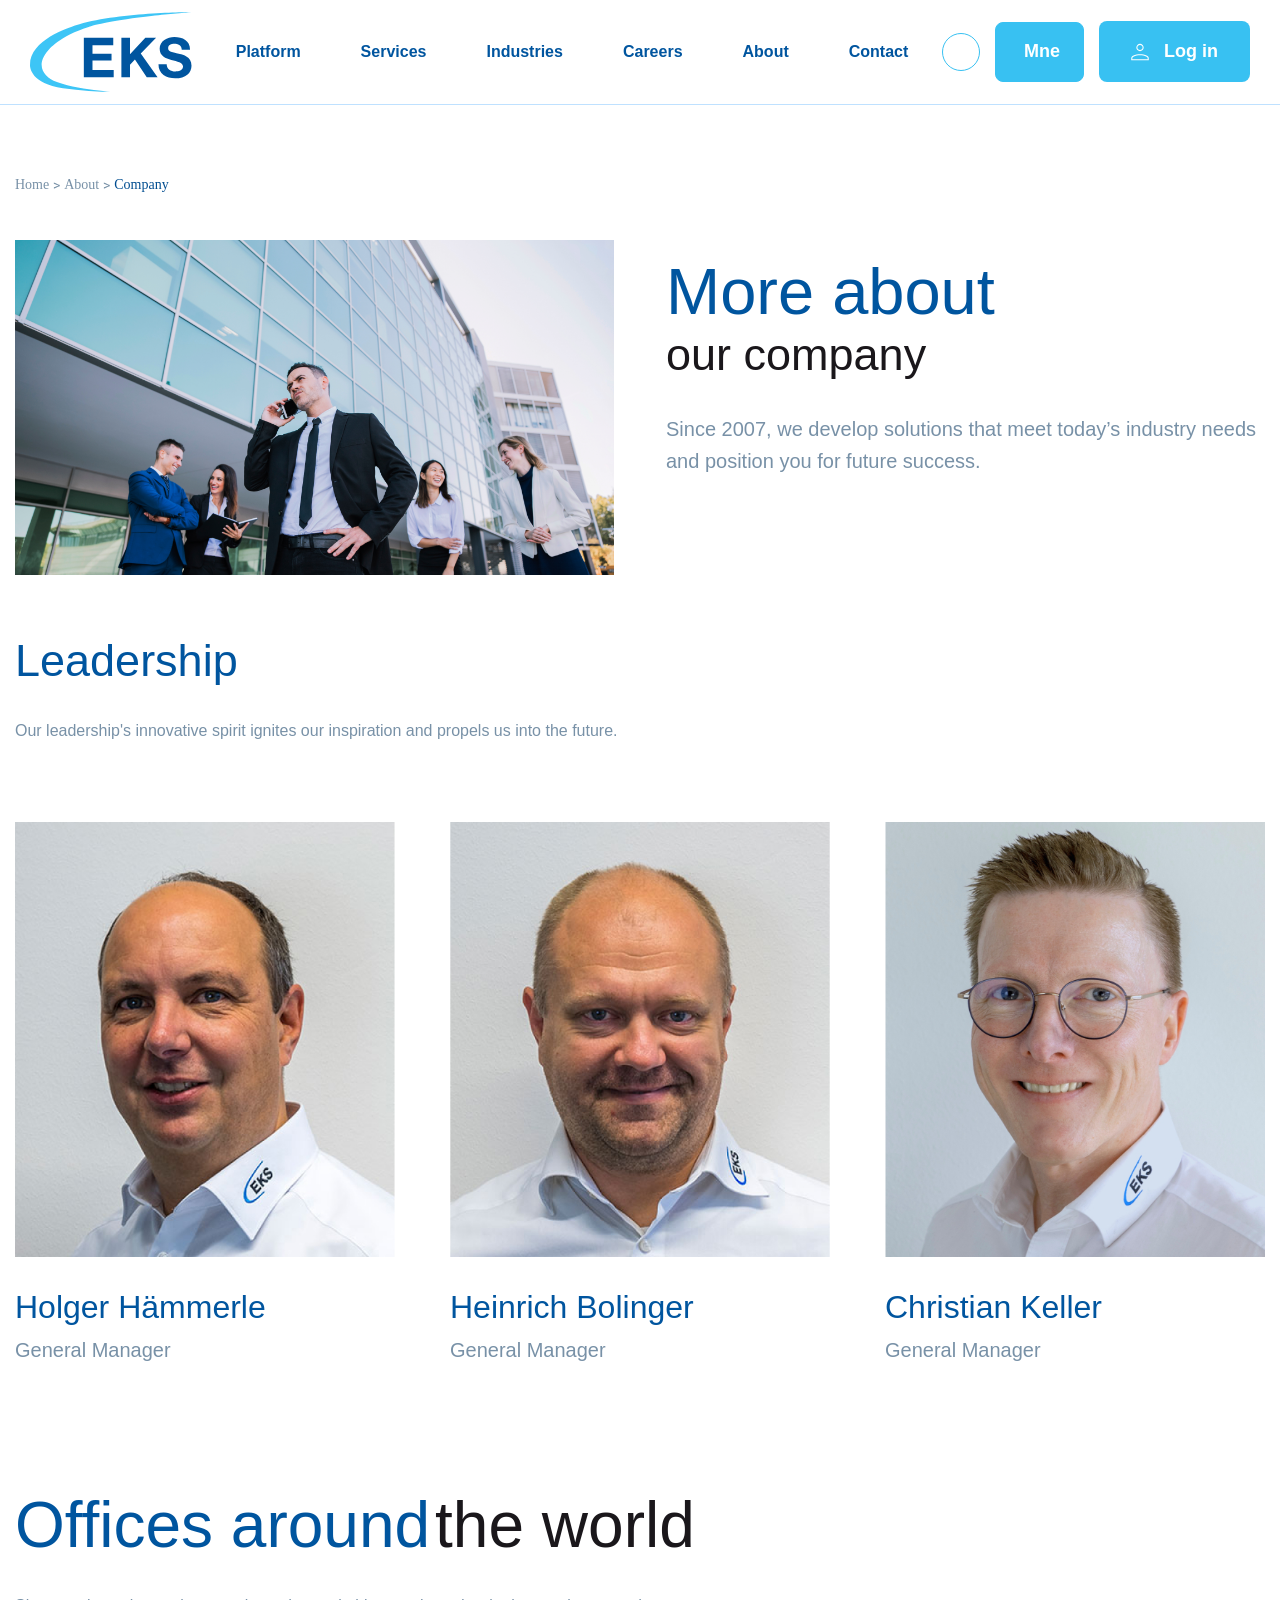
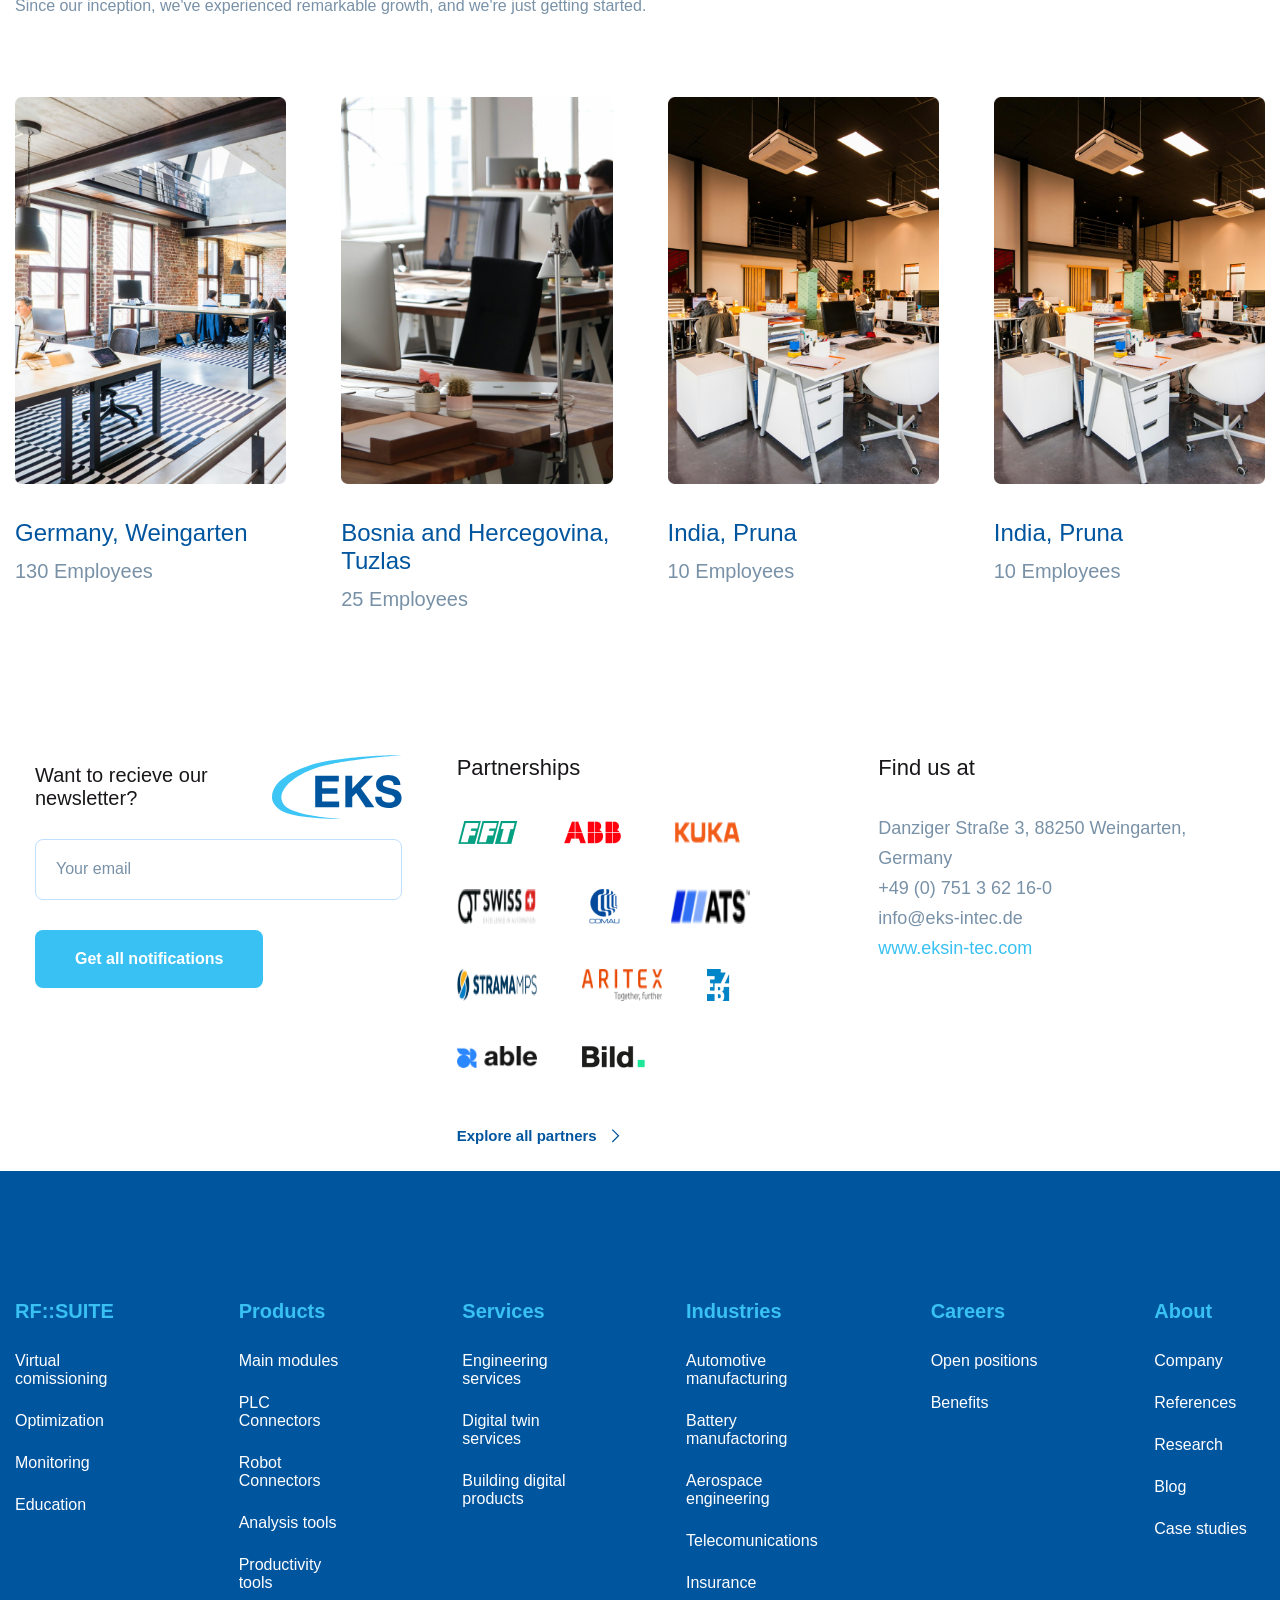
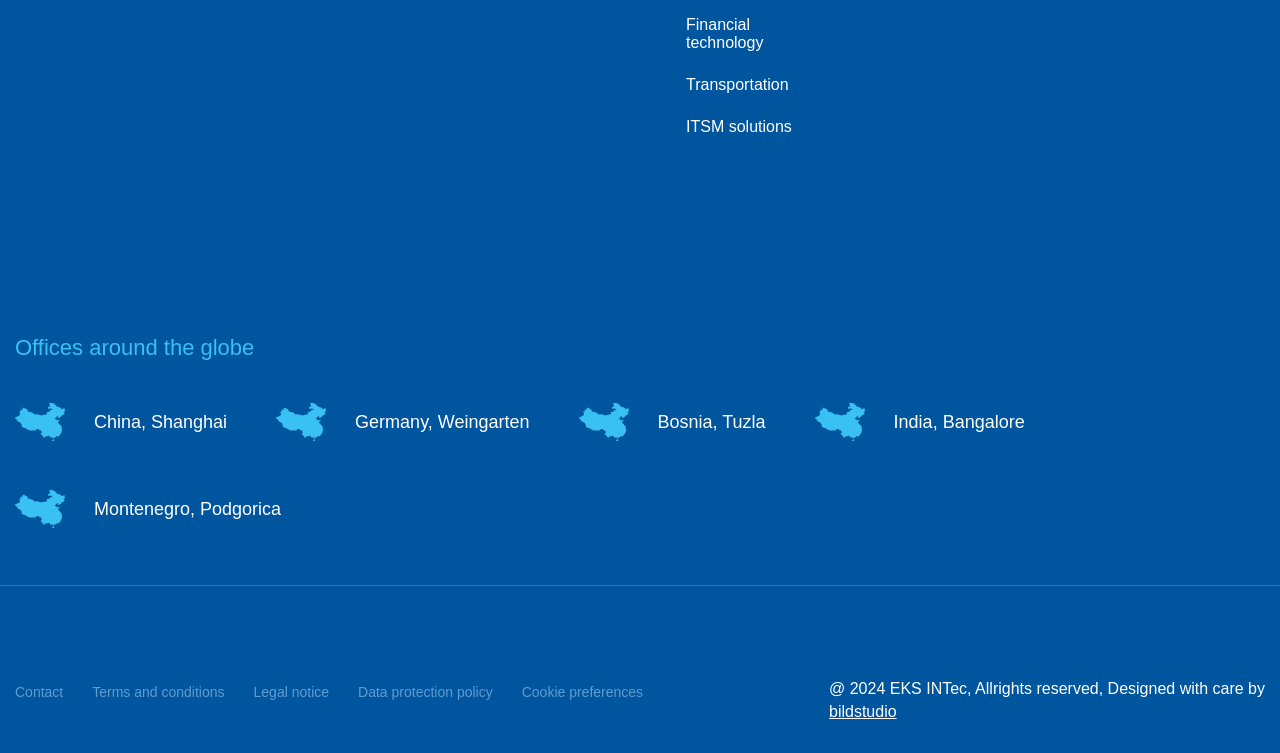
==== commit 1effc2fc: "done mobile responsive" ====
--- a/index.html
+++ b/index.html
@@ -18,7 +18,7 @@
     <link rel="stylesheet" href="./assets/css/style.css" />
     <link rel="stylesheet" href="./assets/css/responsive.css" />
   </head>
-  <body>
+  <body id="top">
     <!-- #HEADER -->
     <header class="header" data-header>
       <div class="container">
@@ -88,23 +88,25 @@
             <ion-icon name="search-outline" aria-hidden="true"></ion-icon>
           </button>
 
-          <!-- <div>
-            <a href="#" class="btnn">
-              <img src="./assets/images/icon/lan-Icon.svg" alt="" />
-            </a>
-          </div> -->
+          <button
+            class="header-action-btn lang-btn"
+            aria-label="toggle language"
+            title="Language"
+          >
+            <ion-icon
+              class="lan"
+              name="globe-outline"
+              aria-hidden="true"
+            ></ion-icon>
+          </button>
 
           <a href="#" class="btn-1">
             <img src="./assets/images/icon/lan-Icon.svg" alt="" />
             <span class="span">Mne</span>
-
-            <!-- <ion-icon name="person-outline" aria-hidden="true"></ion-icon> -->
           </a>
           <a href="#" class="btn-2">
             <img src="./assets/images/icon/Person-Icon.svg" alt="" />
             <span class="span">Log in</span>
-
-            <!-- <ion-icon name="person-outline" aria-hidden="true"></ion-icon> -->
           </a>
 
           <button
@@ -128,7 +130,7 @@
 
         <section class="section hero has-bg-image" id="home" aria-label="home">
           <div class="container">
-            <div class="hero-content">
+            <figure class="hero-banner">
               <div class="top-route">
                 <a href="#">Home</a>
                 <img src="./assets/images/icon/route.png" alt="" />
@@ -139,18 +141,6 @@
                 <a href="#">Company</a>
               </div>
 
-              <h1 class="section-title">
-                More about our <br />
-                company
-              </h1>
-
-              <p class="hero-text">
-                Since 2007, we develop solutions that meet today’s <br />
-                industry needs and position you for future success.
-              </p>
-            </div>
-
-            <figure class="hero-banner">
               <div>
                 <img
                   src="./assets/images/home/home-img.png"
@@ -159,6 +149,28 @@
                 />
               </div>
             </figure>
+
+            <div class="hero-content">
+              <!-- <div class="top-route">
+                <a href="#">Home</a>
+                <img src="./assets/images/icon/route.png" alt="" />
+
+                <a href="#">About</a>
+                <img src="./assets/images/icon/route.png" alt="" />
+
+                <a href="#">Company</a>
+              </div> -->
+
+              <h1 class="section-title">
+                More about
+                <span> our company </span>
+              </h1>
+
+              <p class="hero-text">
+                Since 2007, we develop solutions that meet today’s industry
+                needs and position you for future success.
+              </p>
+            </div>
           </div>
         </section>
 
@@ -255,7 +267,7 @@
         </section>
 
         <!-- 
-        - #Leadership
+        - #OFFICE
       -->
 
         <section class="section office" id="offices" aria-label="office">
@@ -374,7 +386,7 @@
           </div>
         </section>
 
-        <!-- news -->
+        <!-- #NEWS -->
         <section class="section news">
           <div class="container">
             <hr class="styled-hr" />
@@ -495,7 +507,7 @@
               <li><a href="#" class="footer-link">PLC Connectors</a></li>
               <li><a href="#" class="footer-link">Robot Connectors</a></li>
               <li><a href="#" class="footer-link">Analysis tools</a></li>
-              <li><a href="#" class="footer-link">Sign In/Registration</a></li>
+
               <li><a href="#" class="footer-link">Productivity tools</a></li>
             </ul>
             <ul class="footer-list">
@@ -513,6 +525,10 @@
                 <a href="#" class="footer-link">Automotive manufacturing</a>
               </li>
               <li><a href="#" class="footer-link">Battery manufactoring</a></li>
+
+              <li>
+                <a href="#" class="footer-link"> Aerospace engineering </a>
+              </li>
               <li><a href="#" class="footer-link">Telecomunications</a></li>
               <li><a href="#" class="footer-link">Insurance</a></li>
               <li><a href="#" class="footer-link">Financial technology</a></li>
@@ -587,6 +603,19 @@
         </div>
       </div>
     </footer>
+
+    <!-- 
+    - #BACK TO TOP
+  -->
+
+    <a
+      href="#top"
+      class="back-top-btn"
+      aria-label="back top top"
+      data-back-top-btn
+    >
+      <ion-icon name="chevron-up" aria-hidden="true"></ion-icon>
+    </a>
 
     <!-- custom js -->
     <script src="./assets/js/script.js"></script>
--- a/assets/css/style.css
+++ b/assets/css/style.css
@@ -34,19 +34,9 @@
    * COLORS
    */
 
-  /* backgroud colors */
+ 
   --platinum: hsl(0, 0%, 90%);
-
-
-
-  /* font size */
-  --fontSize-1: 4.2rem;
-  --fontSize-2: 3.6rem;
-  --fontSize-3: 2.5rem;
-  --fontSize-4: 2.4rem;
-  --fontSize-5: 2rem;
-  --fontSize-6: 1.6rem;
-  --fontSize-7: 1.5rem;
+--white:#ffffff
 
 
   /**
@@ -55,7 +45,7 @@
 
   --section-spacing: 80px;
 
-
+  
   /**
    * TRANSITION
    */
@@ -149,21 +139,18 @@
   display: grid;
 }
 
-  .divider {
-        margin: auto;
-        margin-top: 98px;
-        margin-bottom: 40px;
-        width: 100%;
-        border-top: 1px solid rgba(255, 255, 255, 0.20);
-;
-      }
-
-      .styled-hr {
-  border: none; 
+.divider {
+  margin: auto;
+  margin-top: 57px;
+  margin-bottom: 45px;
+  width: 100%;
+  border-top: 1px solid rgba(255, 255, 255, 0.2);
+}
+
+.styled-hr {
+  border: none;
   height: 1px;
-
-background-color: #BFE1FF;
-
+  background-color: #bfe1ff;
 }
 /*-----------------------------------*\
   #HEADER
@@ -181,6 +168,8 @@
   background-color: var(--white);
   padding-block: 12px;
   z-index: 4;
+  border-bottom: 1px solid #BFE1FF;
+background: var(--Other-White, #FFF);
 }
 
 .header.active {
@@ -201,7 +190,7 @@
 .header-action-btn,
 .nav-close-btn {
   position: relative;
-  color: var(--eerie-black-1);
+  color: hsla(196, 88%, 58%, 1);
   font-size: 24px;
   transition: var(--transition-1);
 }
@@ -302,14 +291,12 @@
   display: none;
 }
 
-
 /*-----------------------------------*\
   #HERO
 \*-----------------------------------*/
 
-
 .hero {
-  padding-block-start: 175px;
+  padding-block-start: 130px;
 }
 
 .hero .container {
@@ -318,57 +305,100 @@
 }
 
 .hero-content .section-title {
-  font-size: var(--fontSize-1);
+  font-size:4.5rem;
   color: #00559f;
   font-style: normal;
   font-weight: 300;
   line-height: normal;
-  text-align: center;
+
+}
+
+.hero-content .section-title span{
+  color: var(--Other-Black, #1A171B);
+font-size: 45px;
+font-style: normal;
+font-weight: 300;
+
 }
 
 .hero-content .hero-text {
- color: #7891A7;
-font-size: 2rem;
-font-style: normal;
-font-weight: 400;
-line-height: 32px; 
-  text-align: center;
+  color: #7891a7;
+  font-size: 2rem;
+  font-style: normal;
+  font-weight: 400;
+  line-height: 32px;
+
   margin-block: 16px 20px;
 }
 
-.hero-content .top-route{
+.hero-content  .top-route{
+  overflow: hidden;
   display: flex;
   align-items: center;
   gap: 4px;
   margin-bottom: 44px;
 }
-.hero-content .top-route a{
-  color: var(--Other-Additional-text, #7891A7);
-font-family: Roboto;
-font-size: 14px;
-font-style: normal;
-font-weight: 400;
-line-height: 20px;
-}
-
-.hero-content .top-route a:last-child{
-  color: var(--eks-blue-50004-d-90, #004D90);
-font-family: Roboto;
-font-size: 14px;
-font-style: normal;
-font-weight: 400;
-line-height: 20px;
-}
+.hero-content .top-route a {
+  color: var(--Other-Additional-text, #7891a7);
+  font-family: Roboto;
+  font-size: 14px;
+  font-style: normal;
+  font-weight: 400;
+  line-height: 20px;
+  
+}
+
+.hero-content .top-route a:last-child {
+  color: var(--eks-blue-50004-d-90, #004d90);
+  font-family: Roboto;
+  font-size: 14px;
+  font-style: normal;
+  font-weight: 400;
+  line-height: 20px;
+}
+
+
 .hero-banner {
   display: grid;
   gap: 15px;
+
+
+}
+
+
+.hero-banner  .top-route{
+  overflow: hidden;
+  display: flex;
+  align-items: center;
+  gap: 4px;
+  margin-bottom: 30px;
+  
+}
+.hero-banner .top-route a {
+  color: var(--Other-Additional-text, #7891a7);
+  font-family: Roboto;
+  font-size: 14px;
+  font-style: normal;
+  font-weight: 400;
+  line-height: 20px;
+  
+}
+
+.hero-banner .top-route a:last-child {
+  color: var(--eks-blue-50004-d-90, #004d90);
+  font-family: Roboto;
+  font-size: 14px;
+  font-style: normal;
+  font-weight: 400;
+  line-height: 20px;
 }
 
 /*-----------------------------------*\
   #leadership
 \*-----------------------------------*/
-
-
+.leadership {
+  padding-block-start: 60px;
+}
 
 .leadership .section-title {
   color: #00559f;
@@ -414,8 +444,8 @@
 }
 
 .leadership-card img {
-  width: 220px;
-  height: 250px;
+  width: 282px;
+  height: 282px;
   margin: auto;
   border-radius: 100%;
   align-self: stretch;
@@ -424,6 +454,9 @@
   color: var(--kappel);
 }
 
+
+
+/* office */
 .office {
   padding-block-start: 122px;
 }
@@ -431,7 +464,7 @@
   display: flex;
   align-content: center;
   flex-wrap: wrap;
-  gap: 12px;
+  gap: 5px;
   color: #00559f;
   font-size: 4.5rem;
   font-style: normal;
@@ -439,9 +472,8 @@
   line-height: normal;
 }
 
-.office .section-title span{
-  color: var(--Other-Black, #1A171B);
-
+.office .section-title span {
+  color: var(--Other-Black, #1a171b);
 }
 
 .office .section-subtitle {
@@ -455,12 +487,12 @@
 
 .office .grid-list {
   margin-top: 50px;
-  gap: 50px;
+  gap: 30px;
 }
 
 .office-card .card-title {
   color: var(--eks-blue-10000559-f, #00559f);
-  text-align: center;
+
   font-size: 2.4rem;
   font-style: normal;
   font-weight: 300;
@@ -472,7 +504,7 @@
 }
 .office-card .card-des {
   color: var(--Other-Additional-text, #7891a7);
-  text-align: center;
+
   font-size: 2rem;
   font-style: normal;
   font-weight: 400;
@@ -481,9 +513,10 @@
 
 .office-card .card-title:is(:hover, :focus) {
   color: var(--kappel);
-}
-
-/* nnn */
+  transition: var(--transition-1);
+}
+
+/* news */
 
 .news {
   padding-block-start: 120px;
@@ -491,7 +524,7 @@
 
 .news .container {
   display: grid;
-  gap: 30px; 
+  gap: 30px;
 }
 
 .news .container .input,
@@ -501,7 +534,6 @@
   border-radius: 8px;
 }
 
-
 /* Input Section */
 .news .container .input .top-text {
   display: flex;
@@ -525,7 +557,7 @@
   border-radius: 8px;
   border: 1px solid #bfe1ff;
   padding: 15px 20px;
-  margin-bottom: 15px;
+  margin-bottom: 30px;
   font-size: 1.6rem;
 }
 
@@ -557,11 +589,11 @@
   margin-top: 40px;
   display: flex;
   flex-wrap: wrap;
-  gap: 15px; /* Adds spacing between images */
+  gap: 45px;
 }
 
 .news .container .partner .partner-img img {
-  max-width: 80px; /* Adjust image size */
+  max-width: 80px; 
   height: auto;
 }
 
@@ -569,7 +601,7 @@
   display: flex;
   align-items: center;
   gap: 4px;
-  margin-top: 28px;
+  margin-top: 53px;
   color: var(--eks-blue-10000559-f, #00559f);
   font-size: 1.5rem;
   font-style: normal;
@@ -578,6 +610,10 @@
 }
 
 /* Find Section */
+
+.news .container .find{
+  margin-bottom: 90px;
+}
 .news .container .find h2 {
   color: var(--Other-Black, #1a171b);
   font-size: 2.2rem;
@@ -601,7 +637,6 @@
 
 .news .container .find a:last-child {
   color: var(--light-blue-10038-c-1-f-2, #38c1f2);
-
   font-size: 1.8prem;
   font-style: normal;
   font-weight: 400;
@@ -613,19 +648,17 @@
 
 .footer {
   padding-block-start: 129px;
-
   background: var(--eks-blue-10000559-f, #00559f);
   margin: 0 auto;
 }
 
 .footer-grid {
   display: grid;
-  gap: 69px; 
-}
-
+  gap: 69px;
+}
 
 .footer-grid {
-  grid-template-columns: 1fr;
+  grid-template-columns: 1fr 1fr;
 }
 .footer-link {
   transition: var(--transition-1);
@@ -660,7 +693,7 @@
   line-height: normal;
 }
 
-.footer-middle{
+.footer-middle {
   margin-top: 187px;
 }
 
@@ -683,18 +716,23 @@
   align-items: center;
   gap: 49px;
 }
-
 .footer-middle .middle-content .card {
   display: flex;
   flex-wrap: wrap;
   align-items: center;
-  /* gap: 13px; */
-}
-.middle-content .card:nth-child(2){
-padding: 24px 12px;
+  gap: 29px;
+}
+.footer-middle .middle-content .card {
+  display: flex;
+  flex-wrap: wrap;
+  align-items: center;
+  gap: 29px;
+}
+/* .middle-content .card:nth-child(2) {
+  padding: 24px 12px;
   border-radius: 8px;
-background: #0A66B6;
-}
+  background: #0a66b6;
+} */
 
 .footer-middle .middle-content .card h2 {
   color: #fff;
@@ -708,40 +746,69 @@
   display: flex;
   justify-content: space-between;
   align-items: center;
-flex-wrap: wrap;
-gap: 60px;
+  flex-wrap: wrap;
+  
 }
 
 .footer .footer-bottom .container ul {
   display: flex;
   align-content: center;
   flex-wrap: wrap;
-  gap: 40px;
-}
-
-.footer .footer-bottom .container ul li{
-  color: #5F9CD0;
-font-size: 1.4rem;
-font-style: normal;
-font-weight: 400;
-line-height: normal;
+  gap: 29px;
+ text-align: center;
+}
+
+.footer .footer-bottom .container ul li {
+  color: #5f9cd0;
+  font-size: 1.4rem;
+  font-style: normal;
+  font-weight: 400;
+  line-height: normal;
 }
 
 .footer .footer-bottom .container .copyright {
-
-  color: #FFF;
-margin-bottom: 20px;
-font-size: 16px;
-font-style: normal;
-font-weight: 400;
-line-height: 23px; /* 143.75% */
+  color: #fff;
+  margin-bottom: 30px;
+  margin-top: 46px;
+  font-size: 16px;
+  font-style: normal;
+  font-weight: 400;
+  line-height: 23px; /* 143.75% */
 }
 
 .footer .footer-bottom .container .copyright .copyright-link {
-  color: #FFF;
+  color: #fff;
   text-decoration: underline;
-font-size: 16px;
-font-style: normal;
-font-weight: 400;
-line-height: 23px; /* 143.75% */
-}
+  font-size: 16px;
+  font-style: normal;
+  font-weight: 400;
+  line-height: 23px; 
+}
+
+
+
+/*-----------------------------------*\
+  #BACK TO TOP
+\*-----------------------------------*/
+
+.back-top-btn {
+  position: fixed;
+  bottom: 40px;
+  right: 30px;
+  background-color: #5f9cd0;
+  color: #ffffff;
+  font-size: 20px;
+  padding: 15px;
+  border-radius: var(--radius-circle);
+  border-radius: 100%;
+  z-index: 3;
+  opacity: 0;
+  pointer-events: none;
+  transition: var(--transition-1);
+}
+
+.back-top-btn.active {
+  transform: translateY(10px);
+  opacity: 1;
+  pointer-events: all;
+}
--- a/assets/css/responsive.css
+++ b/assets/css/responsive.css
@@ -40,6 +40,13 @@
 
 }
 
+.header .btn-1 {
+  display: none;
+}
+.header .btn-2 {
+  display: none;
+}
+
   .leadership .grid-list {
     margin-top: 80px;
     gap: 30px;
@@ -114,6 +121,202 @@
 
   .header .container {
     padding-inline: 30px;
+  }
+
+
+
+  /**
+   * HERO
+   */
+  .hero {
+    padding-block-start: 175px;
+  }
+
+  /* ll */
+  .leadership .grid-list {
+    margin-top: 80px;
+    gap: 55px;
+  }
+
+  .leadership-card .card-title {
+    margin-block: 32px 8px;
+  }
+
+  .leadership-card .card-title {
+    text-align: start;
+  }
+  .leadership-card .card-des {
+    text-align: start;
+  }
+
+  .leadership-card img {
+    border-radius: 0;
+    width: 100%;
+    height: auto;
+    object-fit: cover;
+  }
+
+  /* off */
+
+
+  .office .grid-list {
+    margin-top: 80px;
+    gap: 55px;
+  }
+
+  .office .section-title {
+  color: #00559f;
+  font-size: 6.4rem;
+  font-style: normal;
+  font-weight: 300;
+  line-height: normal;
+}
+
+  .office-card .card-title {
+    margin-block: 35px 8px;
+  }
+
+  .office-card .card-title {
+    text-align: start;
+  }
+  .office-card .card-des {
+    text-align: start;
+  }
+
+
+
+  /**
+   * FOOTER
+   */
+   .footer-grid {
+  display: grid;
+  gap: 116px; /* Add space between columns */
+}
+
+  .footer-grid {
+    grid-template-columns: repeat(3, 1fr);
+  }
+}
+
+/**
+ * responsive for large than 992px screen
+ */
+
+@media (min-width: 992px) {
+  /**
+   * CUSTOM PROPERTY
+   */
+
+  :root {
+    /**
+     * typography
+     */
+
+    --fs-1: 9rem;
+    --fs-2: 4.5rem;
+  }
+
+  /**
+   * REUSED STYLE
+   */
+
+  .container {
+    max-width: 960px;
+  }
+
+  .grid-list {
+    grid-template-columns: repeat(4, 1fr);
+  }
+
+  :is(.leadership, .office) .grid-list {
+    grid-template-columns: repeat(3, 1fr);
+  }
+
+  :is(.office) .grid-list {
+    grid-template-columns: repeat(4, 1fr);
+  }
+
+  /* header */
+  .navbar-link {
+    color: var(--eks-blue-10000559-f, #00559f);
+  }
+
+  /**
+   * HERO
+   */
+
+  .hero .container {
+    grid-template-columns: 1fr 1fr;
+    align-items: center;
+  }
+
+  .hero-content .section-title {
+    font-size: var(--fs-1);
+    text-align: start;
+  }
+
+  .hero-content .hero-text {
+    text-align: start;
+    margin-block: 32px 20px;
+  }
+
+  /**
+   * FOOTER
+   */
+  .footer-grid {
+    grid-template-columns: repeat(4, 1fr);
+  }
+  
+}
+
+/**
+ * responsive for large than 1200px screen
+ */
+
+@media (min-width: 1200px) {
+  /**
+   * CUSTOM PROPERTY
+   */
+
+  :root {
+    /**
+     * typography
+     */
+
+    --fs-1: 6.5rem;
+
+    /**
+     * spacing
+     */
+
+    --section-padding: 120px;
+  }
+
+  /**
+   * REUSED STYLE
+   */
+
+  .container {
+    max-width: 1285px;
+  }
+/* 
+  .img-cover {
+  width: 120%;
+  height: 120%;
+  object-fit: cover;
+} */
+
+
+
+  /**
+   * HEADER
+   */
+
+  .header-action-btn:last-child,
+   .header-action-btn:nth-child(2),
+  .navbar .wrapper,
+  .overlay {
+    display: none;
   }
 
   .header .search-btn {
@@ -165,203 +368,6 @@
     line-height: normal;
   }
 
-  /**
-   * HERO
-   */
-  .hero {
-    padding-block-start: 175px;
-  }
-
-  /* ll */
-  .leadership .grid-list {
-    margin-top: 80px;
-    gap: 55px;
-  }
-
-  .leadership-card .card-title {
-    margin-block: 32px 8px;
-  }
-
-  .leadership-card .card-title {
-    text-align: start;
-  }
-  .leadership-card .card-des {
-    text-align: start;
-  }
-
-  .leadership-card img {
-    border-radius: 0;
-    width: 100%;
-    height: auto;
-    object-fit: cover;
-  }
-
-  /* off */
-
-
-  .office .grid-list {
-    margin-top: 80px;
-    gap: 55px;
-  }
-
-  .office .section-title {
-  color: #00559f;
-  font-size: 6.4rem;
-  font-style: normal;
-  font-weight: 300;
-  line-height: normal;
-}
-
-  .office-card .card-title {
-    margin-block: 35px 8px;
-  }
-
-  .office-card .card-title {
-    text-align: start;
-  }
-  .office-card .card-des {
-    text-align: start;
-  }
-
-
-
-  /**
-   * FOOTER
-   */
-   .footer-grid {
-  display: grid;
-  gap: 116px; /* Add space between columns */
-}
-
-  .footer-grid {
-    grid-template-columns: repeat(3, 1fr);
-  }
-}
-
-/**
- * responsive for large than 992px screen
- */
-
-@media (min-width: 992px) {
-  /**
-   * CUSTOM PROPERTY
-   */
-
-  :root {
-    /**
-     * typography
-     */
-
-    --fs-1: 9rem;
-    --fs-2: 4.5rem;
-  }
-
-  /**
-   * REUSED STYLE
-   */
-
-  .container {
-    max-width: 960px;
-  }
-
-  .grid-list {
-    grid-template-columns: repeat(4, 1fr);
-  }
-
-  :is(.leadership, .office) .grid-list {
-    grid-template-columns: repeat(3, 1fr);
-  }
-
-  :is(.office) .grid-list {
-    grid-template-columns: repeat(4, 1fr);
-  }
-
-  /* header */
-  .navbar-link {
-    color: var(--eks-blue-10000559-f, #00559f);
-  }
-
-  /**
-   * HERO
-   */
-
-  .hero .container {
-    grid-template-columns: 1fr 1fr;
-    align-items: center;
-  }
-
-  .hero-content .section-title {
-    font-size: var(--fs-1);
-    text-align: start;
-  }
-
-  .hero-content .hero-text {
-    text-align: start;
-    margin-block: 32px 20px;
-  }
-
-  /**
-   * FOOTER
-   */
-  .footer-grid {
-    grid-template-columns: repeat(4, 1fr);
-  }
-  
-}
-
-/**
- * responsive for large than 1200px screen
- */
-
-@media (min-width: 1200px) {
-  /**
-   * CUSTOM PROPERTY
-   */
-
-  :root {
-    /**
-     * typography
-     */
-
-    --fs-1: 6.5rem;
-
-    /**
-     * spacing
-     */
-
-    --section-padding: 120px;
-  }
-
-  /**
-   * REUSED STYLE
-   */
-
-  .container {
-    max-width: 1285px;
-  }
-
-  /* .img-cover {
-  width: 120%;
-  height: 120%;
-  object-fit: cover;
-} */
-
-  .about-content,
-  .video-card,
-  .blog {
-    position: relative;
-  }
-
-  /**
-   * HEADER
-   */
-
-  .header-action-btn:last-child,
-  .navbar .wrapper,
-  .overlay {
-    display: none;
-  }
-
 
 
   .header.active {
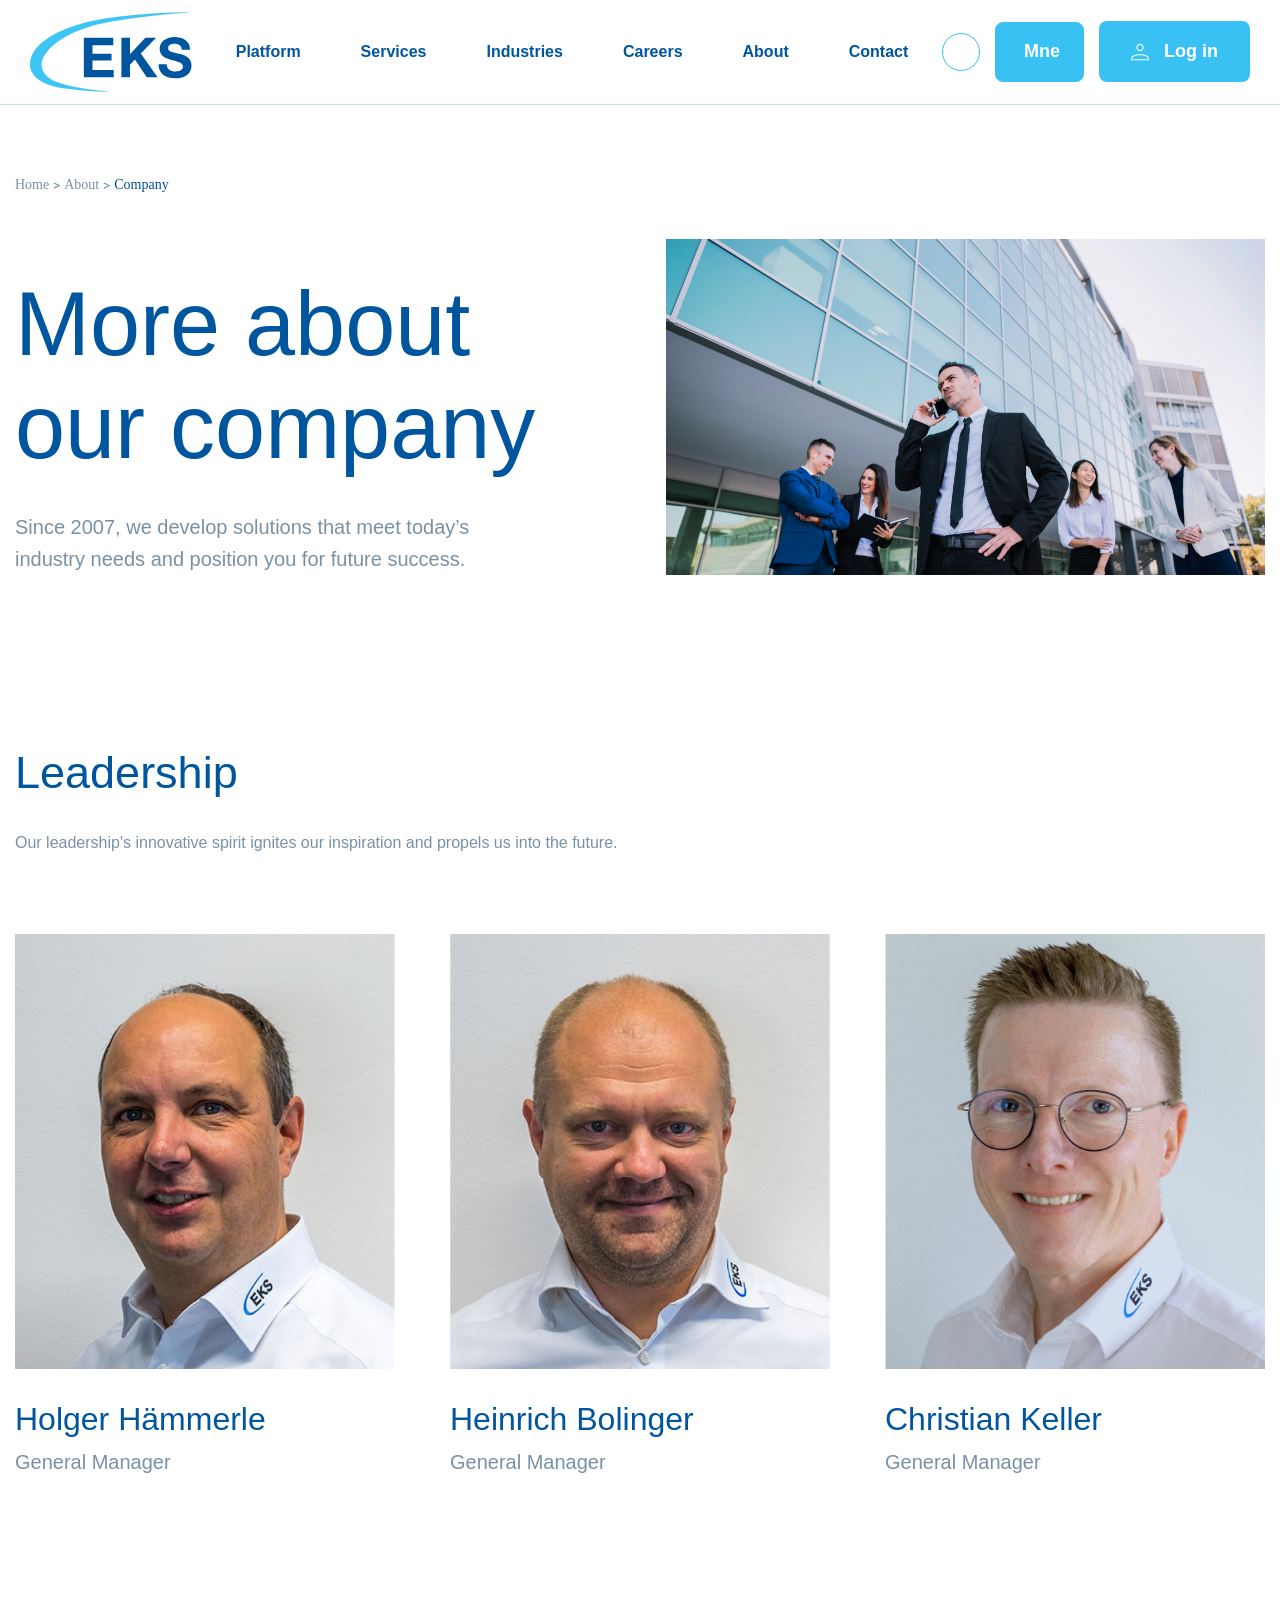
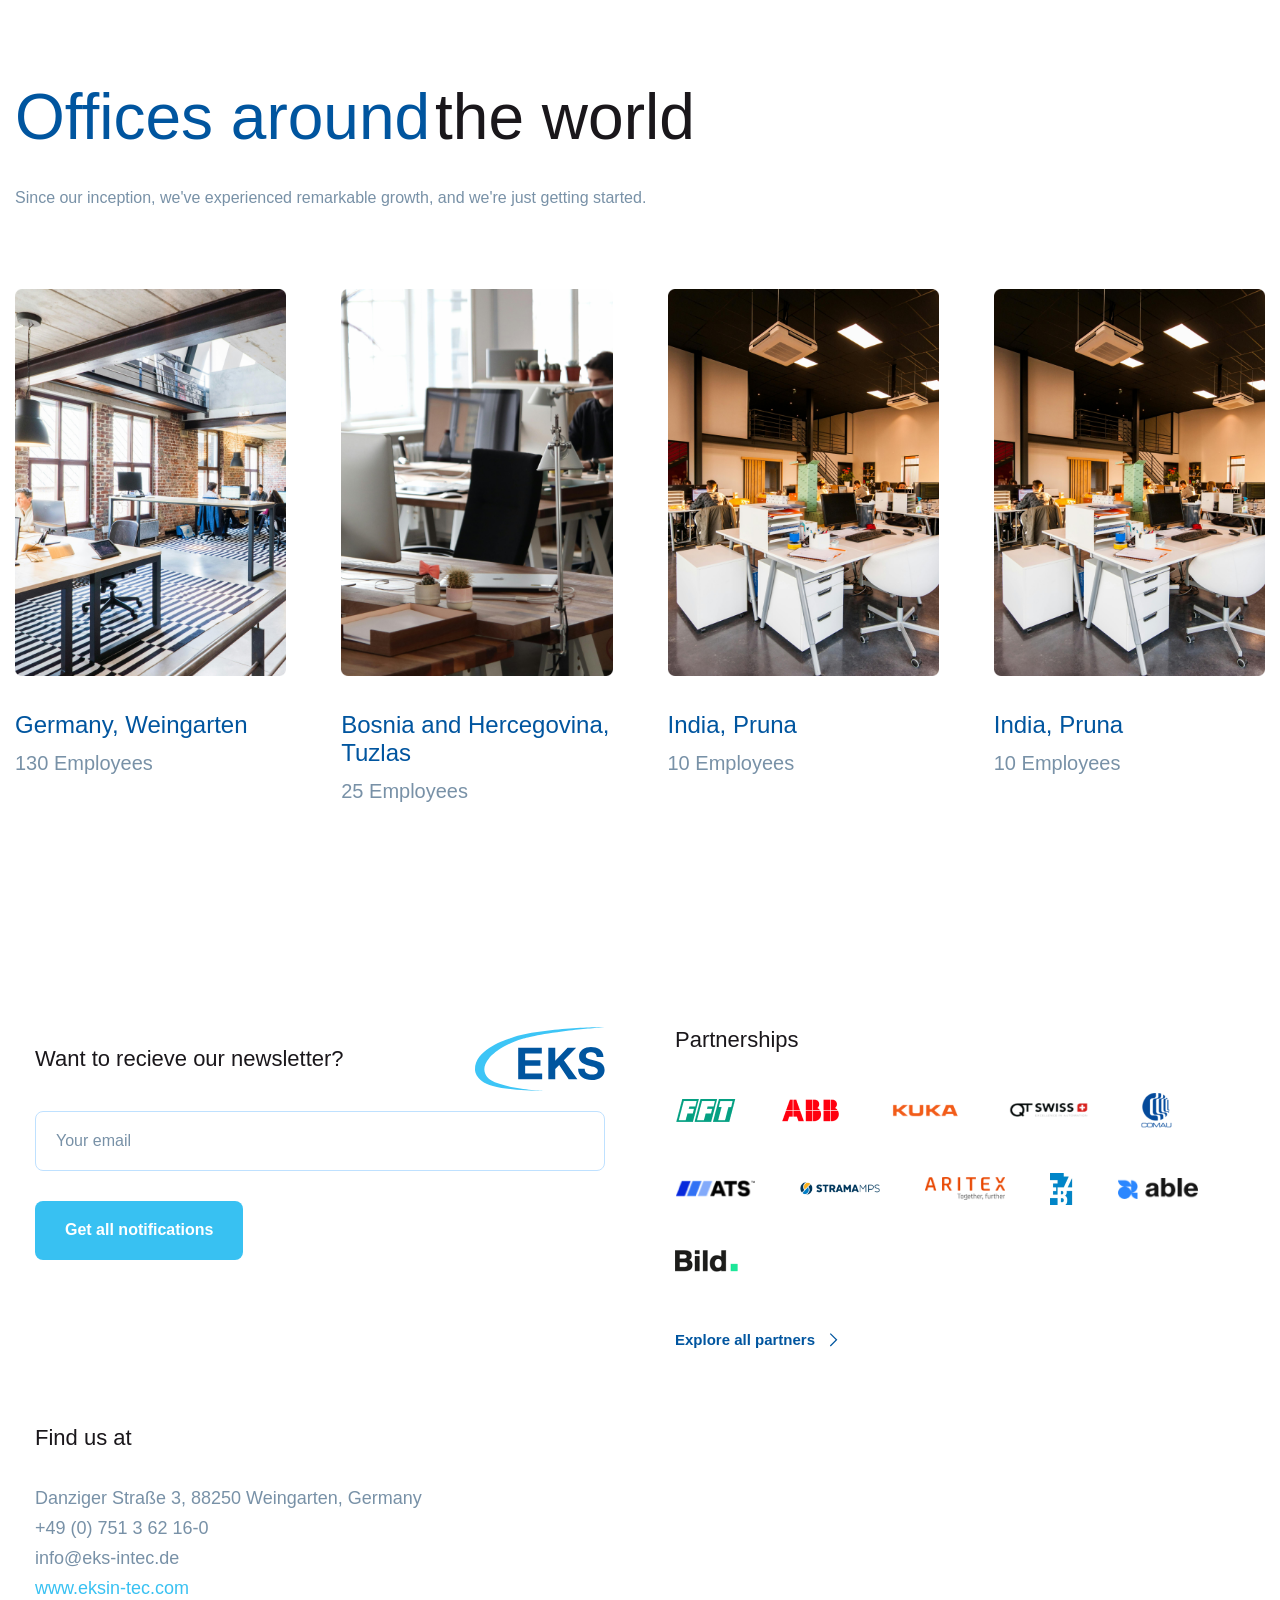
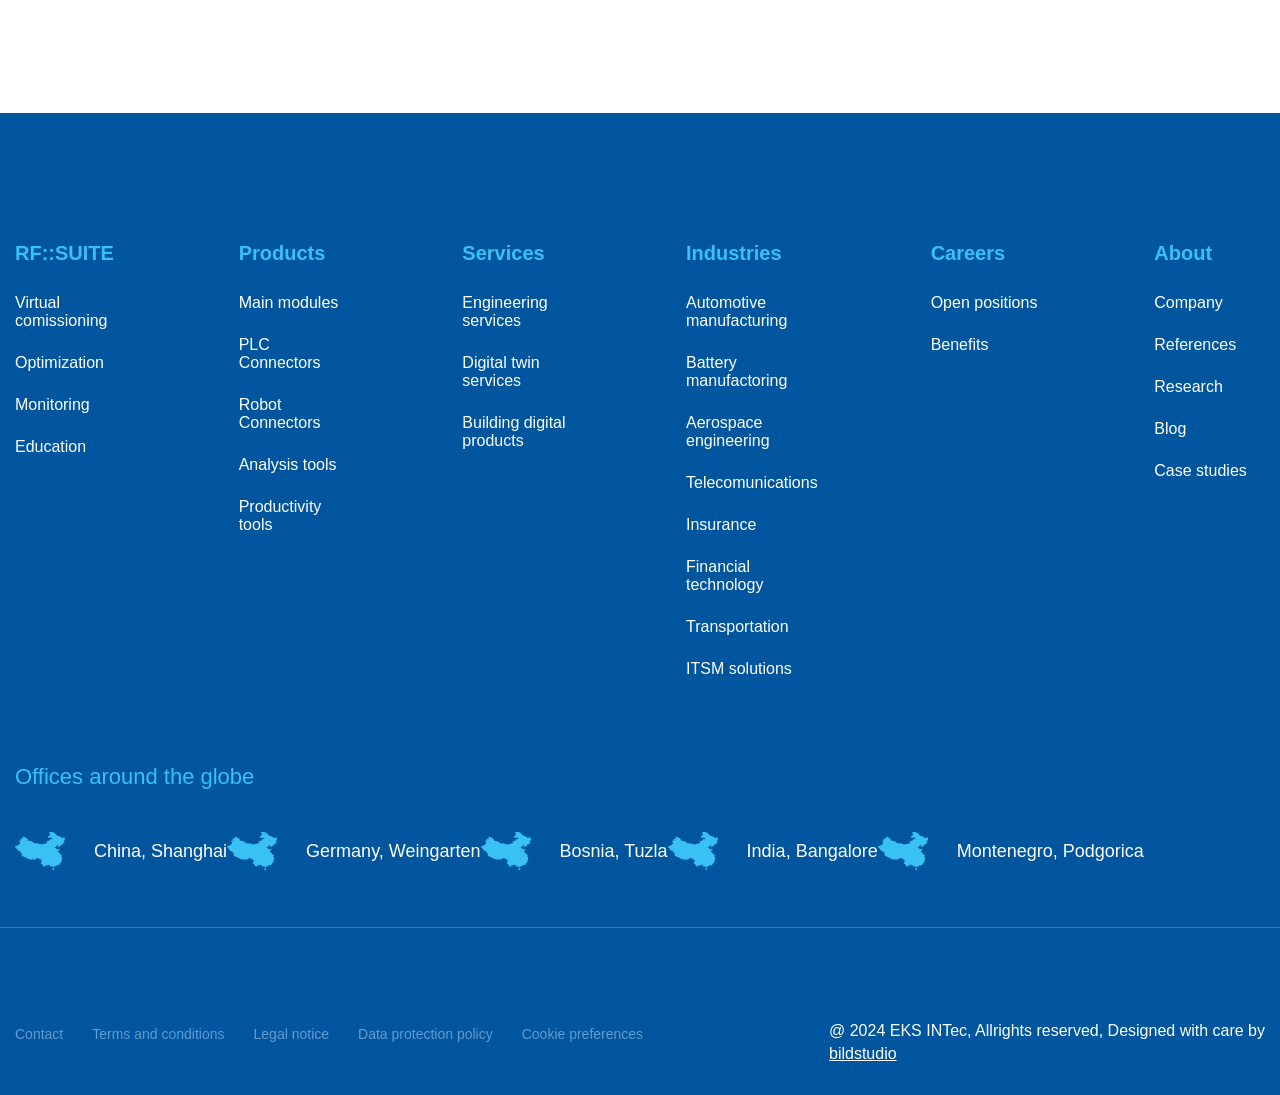
==== commit 8de62e67: "fixed responsive issue" ====
--- a/index.html
+++ b/index.html
@@ -130,8 +130,19 @@
 
         <section class="section hero has-bg-image" id="home" aria-label="home">
           <div class="container">
+            <div class="top-route">
+              <a href="#">Home</a>
+              <img src="./assets/images/icon/route.png" alt="" />
+
+              <a href="#">About</a>
+              <img src="./assets/images/icon/route.png" alt="" />
+
+              <a href="#">Company</a>
+            </div>
+          </div>
+          <div class="container">
             <figure class="hero-banner">
-              <div class="top-route">
+              <!-- <div class="top-route">
                 <a href="#">Home</a>
                 <img src="./assets/images/icon/route.png" alt="" />
 
@@ -139,7 +150,7 @@
                 <img src="./assets/images/icon/route.png" alt="" />
 
                 <a href="#">Company</a>
-              </div>
+              </div> -->
 
               <div>
                 <img
@@ -151,16 +162,6 @@
             </figure>
 
             <div class="hero-content">
-              <!-- <div class="top-route">
-                <a href="#">Home</a>
-                <img src="./assets/images/icon/route.png" alt="" />
-
-                <a href="#">About</a>
-                <img src="./assets/images/icon/route.png" alt="" />
-
-                <a href="#">Company</a>
-              </div> -->
-
               <h1 class="section-title">
                 More about
                 <span> our company </span>
@@ -396,15 +397,17 @@
                 <h2>Want to recieve our newsletter?</h2>
                 <img src="./assets/images/logo/logo.svg" alt="" />
               </div>
-              <input
-                type="email"
-                name="email"
-                id="email"
-                placeholder="Your email"
-                required
-              />
-
-              <button>Get all notifications</button>
+              <form action="">
+                <input
+                  type="email"
+                  name="email"
+                  id="email"
+                  placeholder="Your email"
+                  required
+                />
+
+                <button type="submit">Get all notifications</button>
+              </form>
             </div>
             <hr class="styled-hr" />
 
--- a/assets/css/style.css
+++ b/assets/css/style.css
@@ -331,14 +331,14 @@
   margin-block: 16px 20px;
 }
 
-.hero-content  .top-route{
+.hero .container  .top-route{
   overflow: hidden;
   display: flex;
   align-items: center;
   gap: 4px;
   margin-bottom: 44px;
 }
-.hero-content .top-route a {
+.hero .container  .top-route a {
   color: var(--Other-Additional-text, #7891a7);
   font-family: Roboto;
   font-size: 14px;
@@ -348,7 +348,7 @@
   
 }
 
-.hero-content .top-route a:last-child {
+.hero .container  .top-route a:last-child {
   color: var(--eks-blue-50004-d-90, #004d90);
   font-family: Roboto;
   font-size: 14px;
@@ -492,7 +492,6 @@
 
 .office-card .card-title {
   color: var(--eks-blue-10000559-f, #00559f);
-
   font-size: 2.4rem;
   font-style: normal;
   font-weight: 300;
@@ -504,7 +503,6 @@
 }
 .office-card .card-des {
   color: var(--Other-Additional-text, #7891a7);
-
   font-size: 2rem;
   font-style: normal;
   font-weight: 400;
@@ -595,6 +593,7 @@
 .news .container .partner .partner-img img {
   max-width: 80px; 
   height: auto;
+  object-fit: contain;
 }
 
 .news .container .partner button {
@@ -663,7 +662,6 @@
 .footer-link {
   transition: var(--transition-1);
   color: #fff;
-
   font-size: 1.4rem;
   font-style: normal;
   font-weight: 400;
@@ -694,7 +692,7 @@
 }
 
 .footer-middle {
-  margin-top: 187px;
+  margin-top: 74px;
 }
 
 .footer-middle h2 {
@@ -706,6 +704,7 @@
 }
 .footer-middle .container {
   flex-wrap: wrap;
+  flex-direction: column;
   display: flex;
   gap: 42.5px;
 }
--- a/assets/css/responsive.css
+++ b/assets/css/responsive.css
@@ -131,6 +131,21 @@
   .hero {
     padding-block-start: 175px;
   }
+
+  .hero-content .section-title {
+  font-size:5.4rem;
+  display: flex;
+gap: 12px;
+margin-top: 34px;
+
+}
+
+.hero-content .section-title  span{
+  font-size:5.4rem;
+  color: #00559f;
+
+
+}
 
   /* ll */
   .leadership .grid-list {
@@ -196,6 +211,8 @@
   .footer-grid {
     grid-template-columns: repeat(3, 1fr);
   }
+
+
 }
 
 /**
@@ -250,15 +267,64 @@
     align-items: center;
   }
 
+
   .hero-content .section-title {
-    font-size: var(--fs-1);
-    text-align: start;
-  }
+  font-size:9rem;
+  display: block;
+ 
+
+}
+
+.hero-content .section-title  span{
+  font-size:9rem;
+}
 
   .hero-content .hero-text {
     text-align: start;
-    margin-block: 32px 20px;
-  }
+    margin-block: 32px 0;
+    max-width: 500px;
+  }
+
+   
+ .hero .container .hero-banner{
+  order: 1;
+ }
+
+
+ .leadership {
+  padding-block-start: 172px;
+}
+
+
+.office {
+  padding-block-start: 202px;
+}
+
+
+.news .container {
+  display: grid;
+  gap: 30px;
+}
+
+
+.news .container .input,
+.news .container .partner,
+.news .container .find {
+  border-radius: 8px;
+}
+
+   .news .container {
+    grid-template-columns: repeat(2, 1fr); 
+
+  }
+
+
+  .news .container .input .top-text h2 {
+    font-size: 2.2rem;
+  }
+.news {
+  padding-block-start: 200px;
+}
 
   /**
    * FOOTER
@@ -266,7 +332,10 @@
   .footer-grid {
     grid-template-columns: repeat(4, 1fr);
   }
-  
+  .footer .middle-content {
+
+  gap: 0px;
+}
 }
 
 /**
@@ -415,17 +484,6 @@
     gap: 52px;
   }
 
-   .news .container {
-    grid-template-columns: repeat(3, 1fr); /* 3 columns on large screens */
-    gap: 15px; /* Adjust gap for large screens */
-  }
-  .news .container .input .top-text h2 {
-    font-size: 2rem;
-  }
-
-  .news .container .input button {
-    padding: 15px 40px;
-  }
 .footer-grid {
   display: grid;
   gap: 113px; /* Add space between columns */
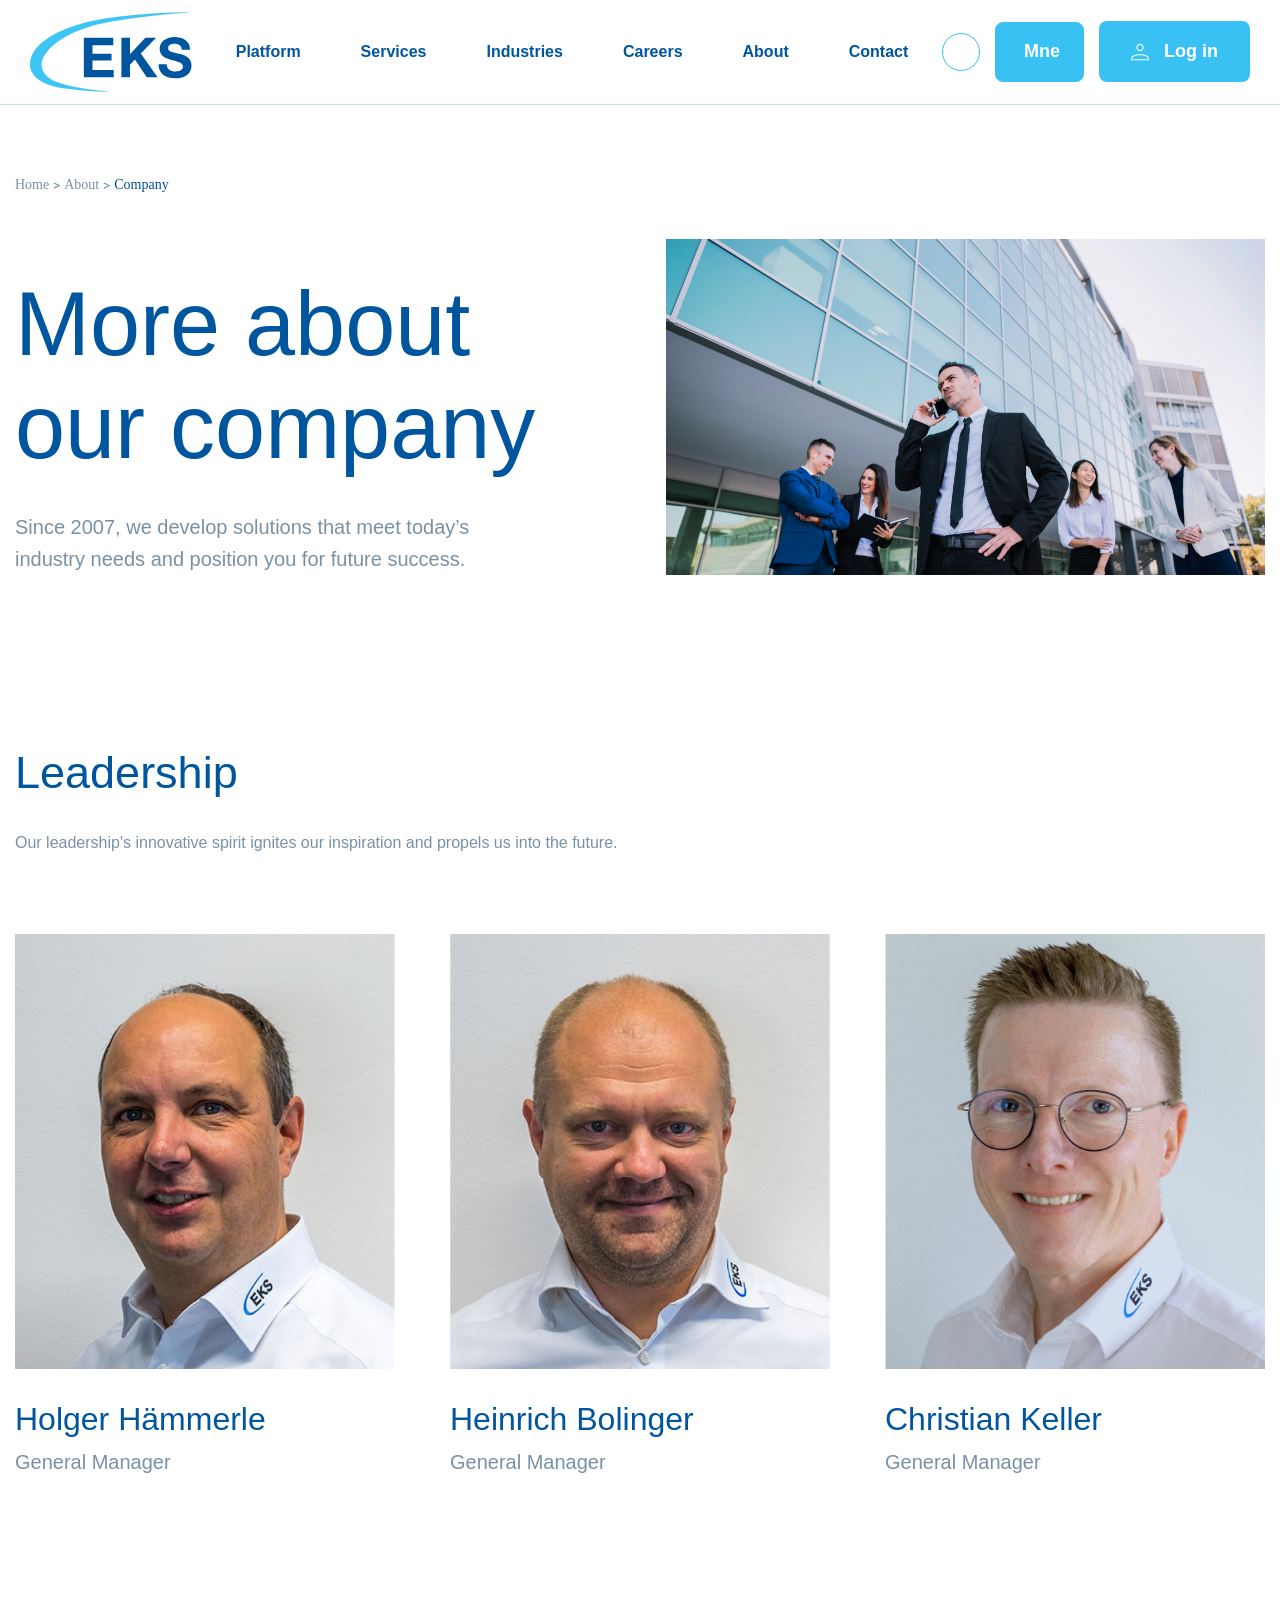
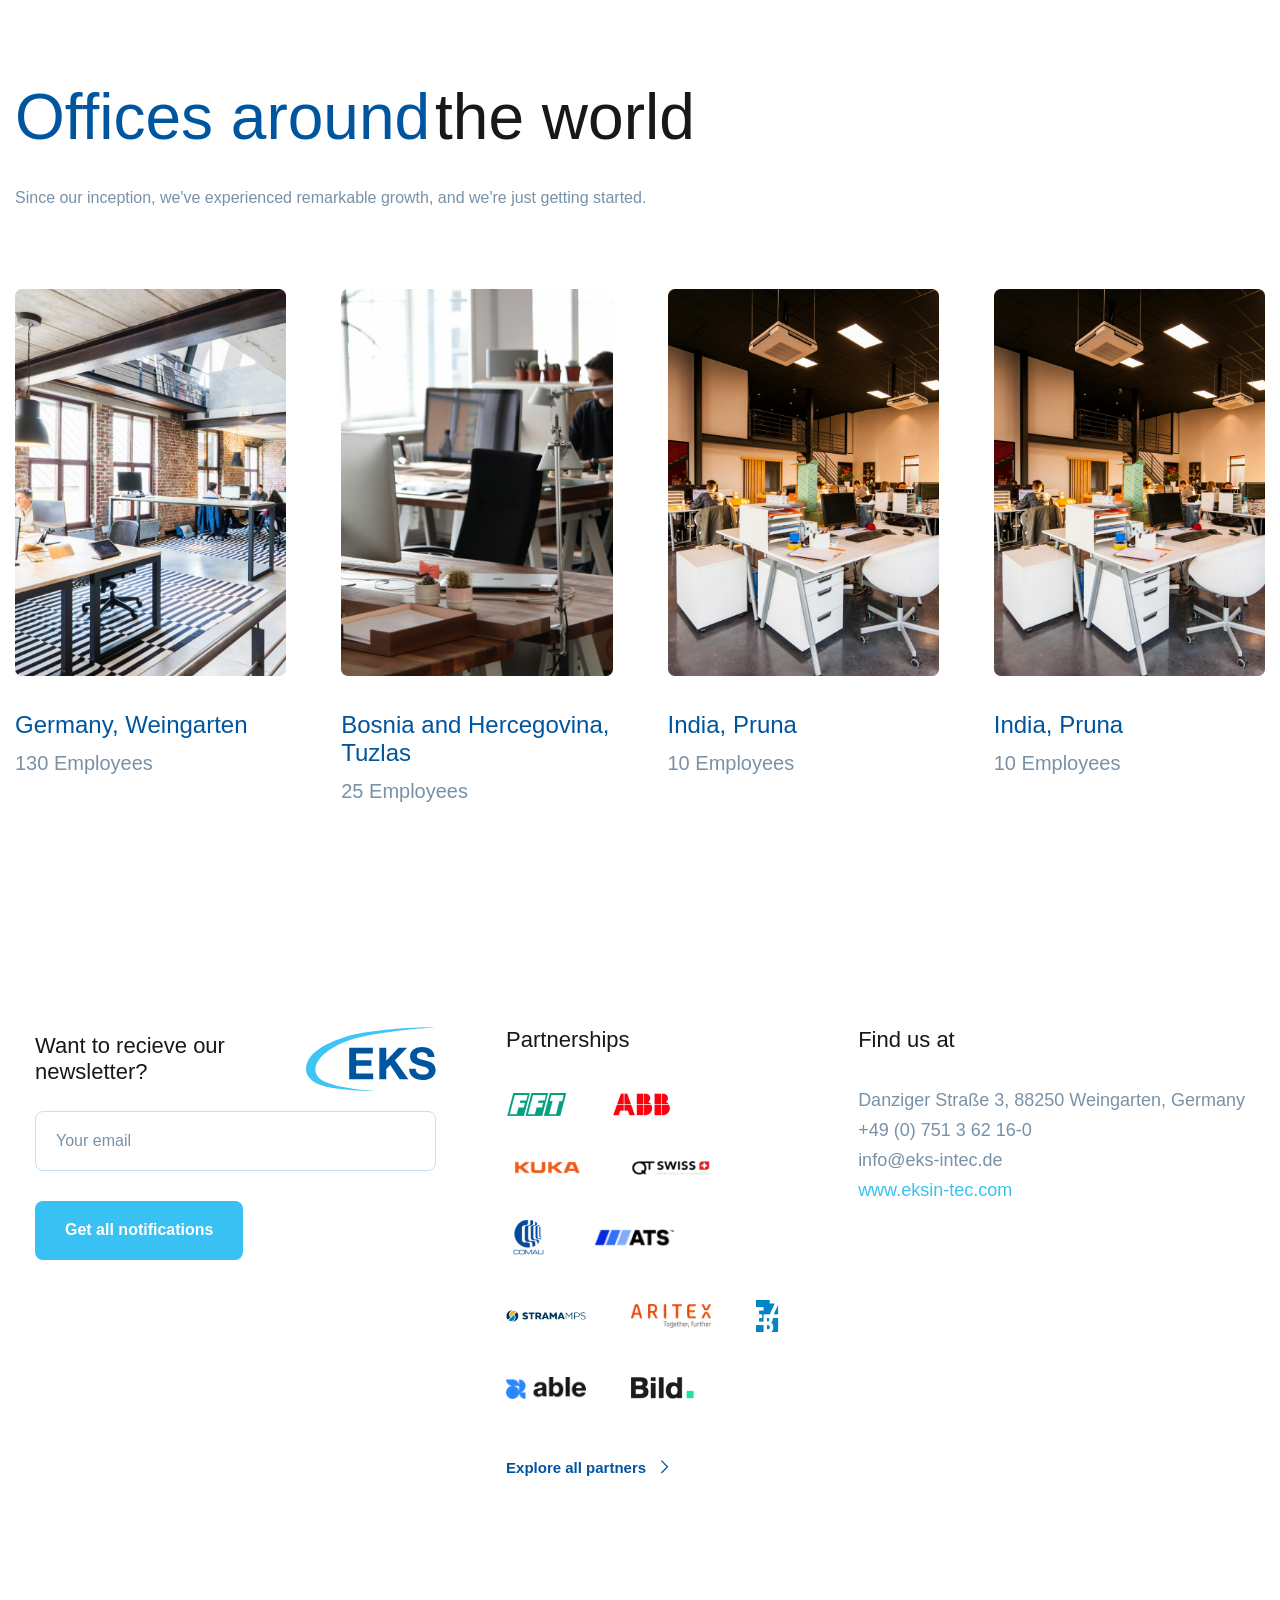
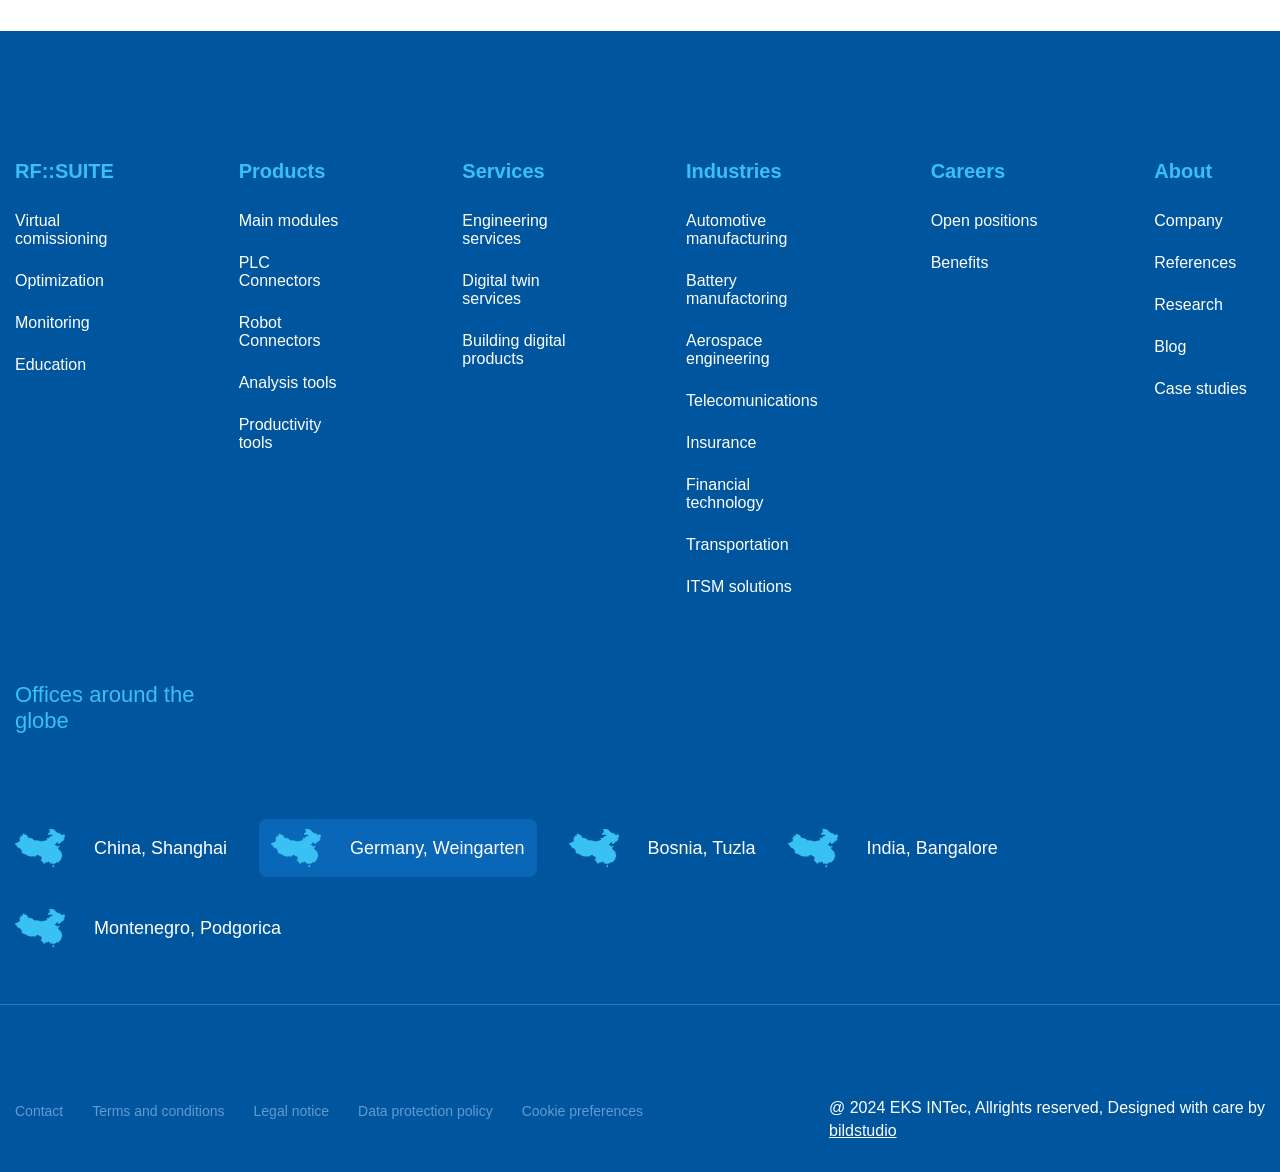
==== commit 40a6fb6d: "fixed column issue" ====
--- a/index.html
+++ b/index.html
@@ -559,7 +559,10 @@
 
       <div class="footer-middle">
         <div class="container">
-          <h2>Offices around the globe</h2>
+          <h2>
+            Offices around the <br />
+            globe
+          </h2>
 
           <div class="middle-content">
             <div class="card">
--- a/assets/css/style.css
+++ b/assets/css/style.css
@@ -704,7 +704,7 @@
 }
 .footer-middle .container {
   flex-wrap: wrap;
-  flex-direction: column;
+  /* flex-direction: column; */
   display: flex;
   gap: 42.5px;
 }
@@ -721,17 +721,7 @@
   align-items: center;
   gap: 29px;
 }
-.footer-middle .middle-content .card {
-  display: flex;
-  flex-wrap: wrap;
-  align-items: center;
-  gap: 29px;
-}
-/* .middle-content .card:nth-child(2) {
-  padding: 24px 12px;
-  border-radius: 8px;
-  background: #0a66b6;
-} */
+
 
 .footer-middle .middle-content .card h2 {
   color: #fff;
--- a/assets/css/responsive.css
+++ b/assets/css/responsive.css
@@ -313,11 +313,24 @@
   border-radius: 8px;
 }
 
-   .news .container {
-    grid-template-columns: repeat(2, 1fr); 
-
-  }
-
+   /* .news .container {
+    grid-template-columns: repeat(3, 1fr); 
+
+  } */
+
+  .news .input{
+    grid-column: 1 / span 2;
+  }
+  .news .partner{
+    grid-column: 3 / span 2;
+  }
+  .news .find{
+    grid-column: 5 / span 12;
+  }
+
+  .news{
+    margin-bottom: 129px;
+  }
 
   .news .container .input .top-text h2 {
     font-size: 2.2rem;
@@ -329,12 +342,28 @@
   /**
    * FOOTER
    */
+
+   .footer-middle .container {
+  flex-wrap: wrap;
+  /* flex-direction: column; */
+  display: flex;
+  gap: 85px;
+}
+
+.middle-content .card:nth-child(2) {
+  padding: 10px 12px;
+  border-radius: 8px;
+  background: #0a66b6;
+}
   .footer-grid {
     grid-template-columns: repeat(4, 1fr);
   }
+
+
+
   .footer .middle-content {
 
-  gap: 0px;
+  gap: 32px;
 }
 }
 
@@ -366,7 +395,7 @@
    */
 
   .container {
-    max-width: 1285px;
+    max-width: 1680px;
   }
 /* 
   .img-cover {
